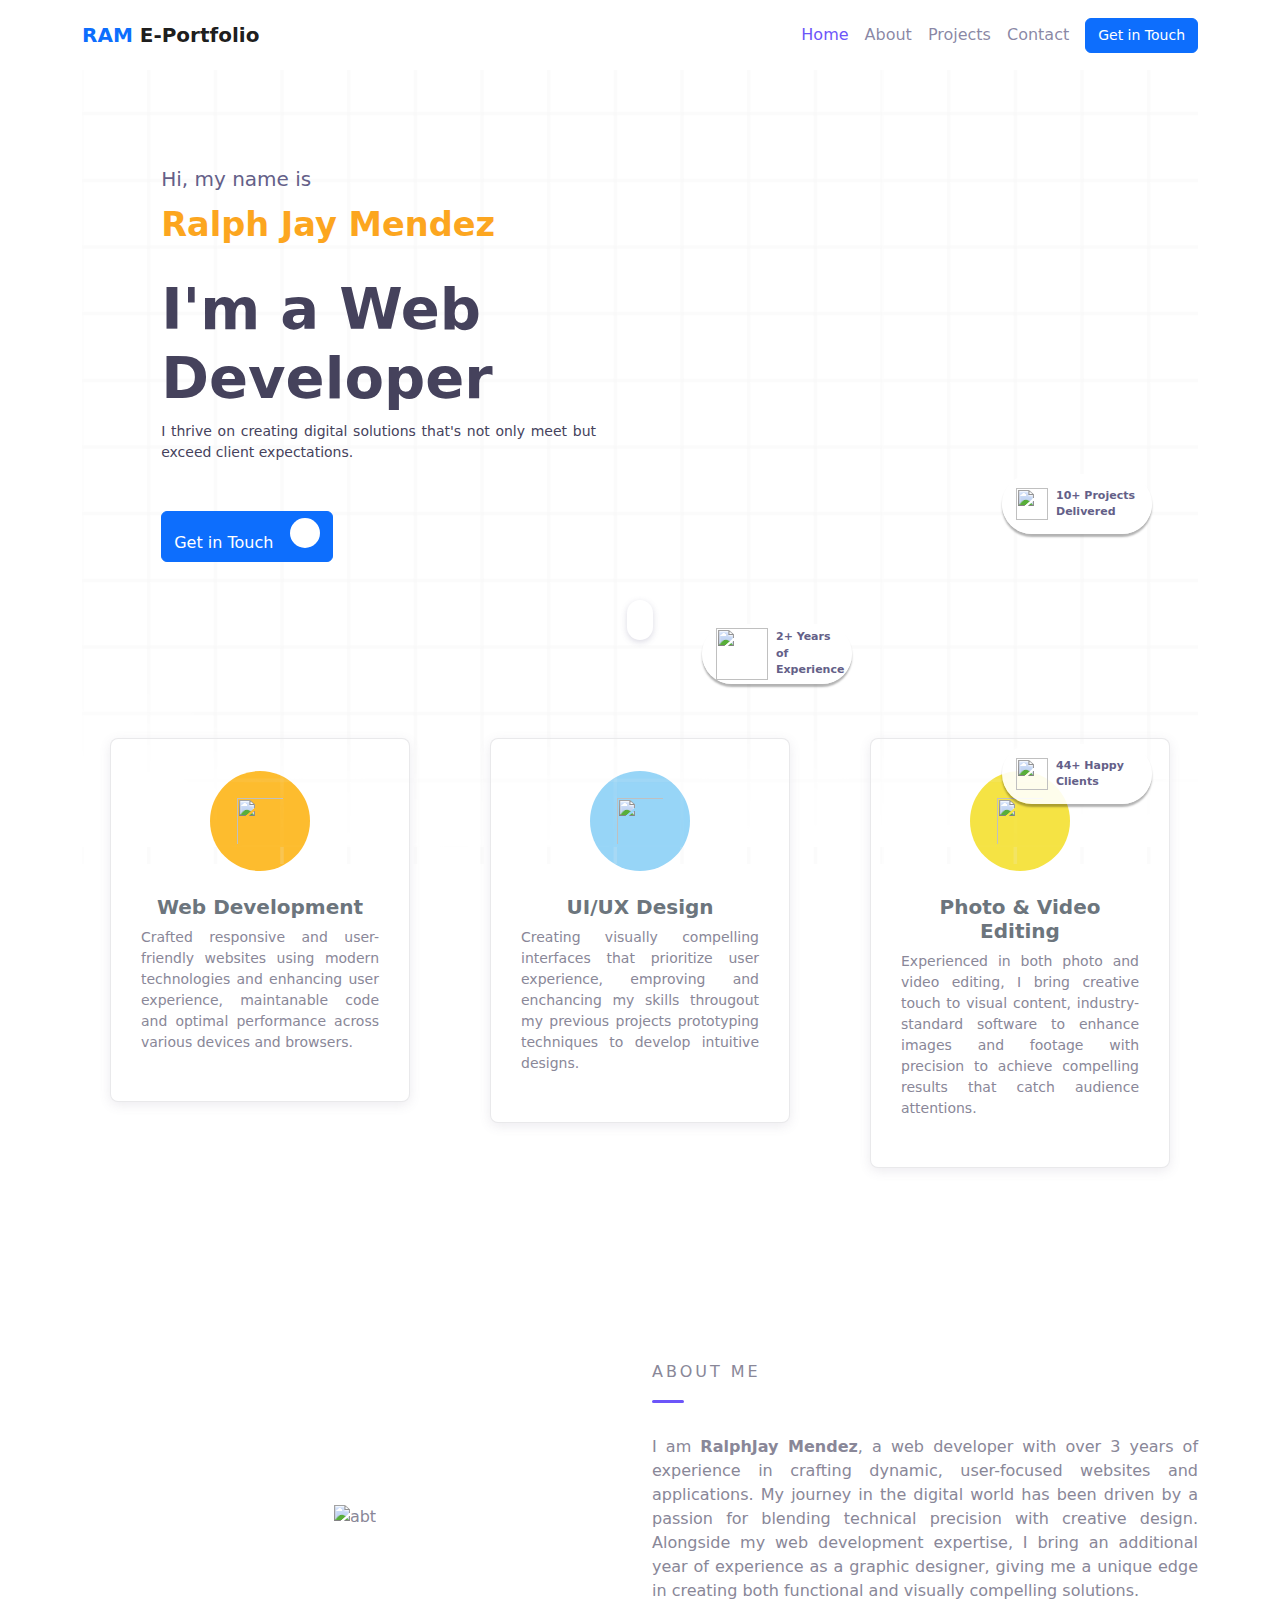
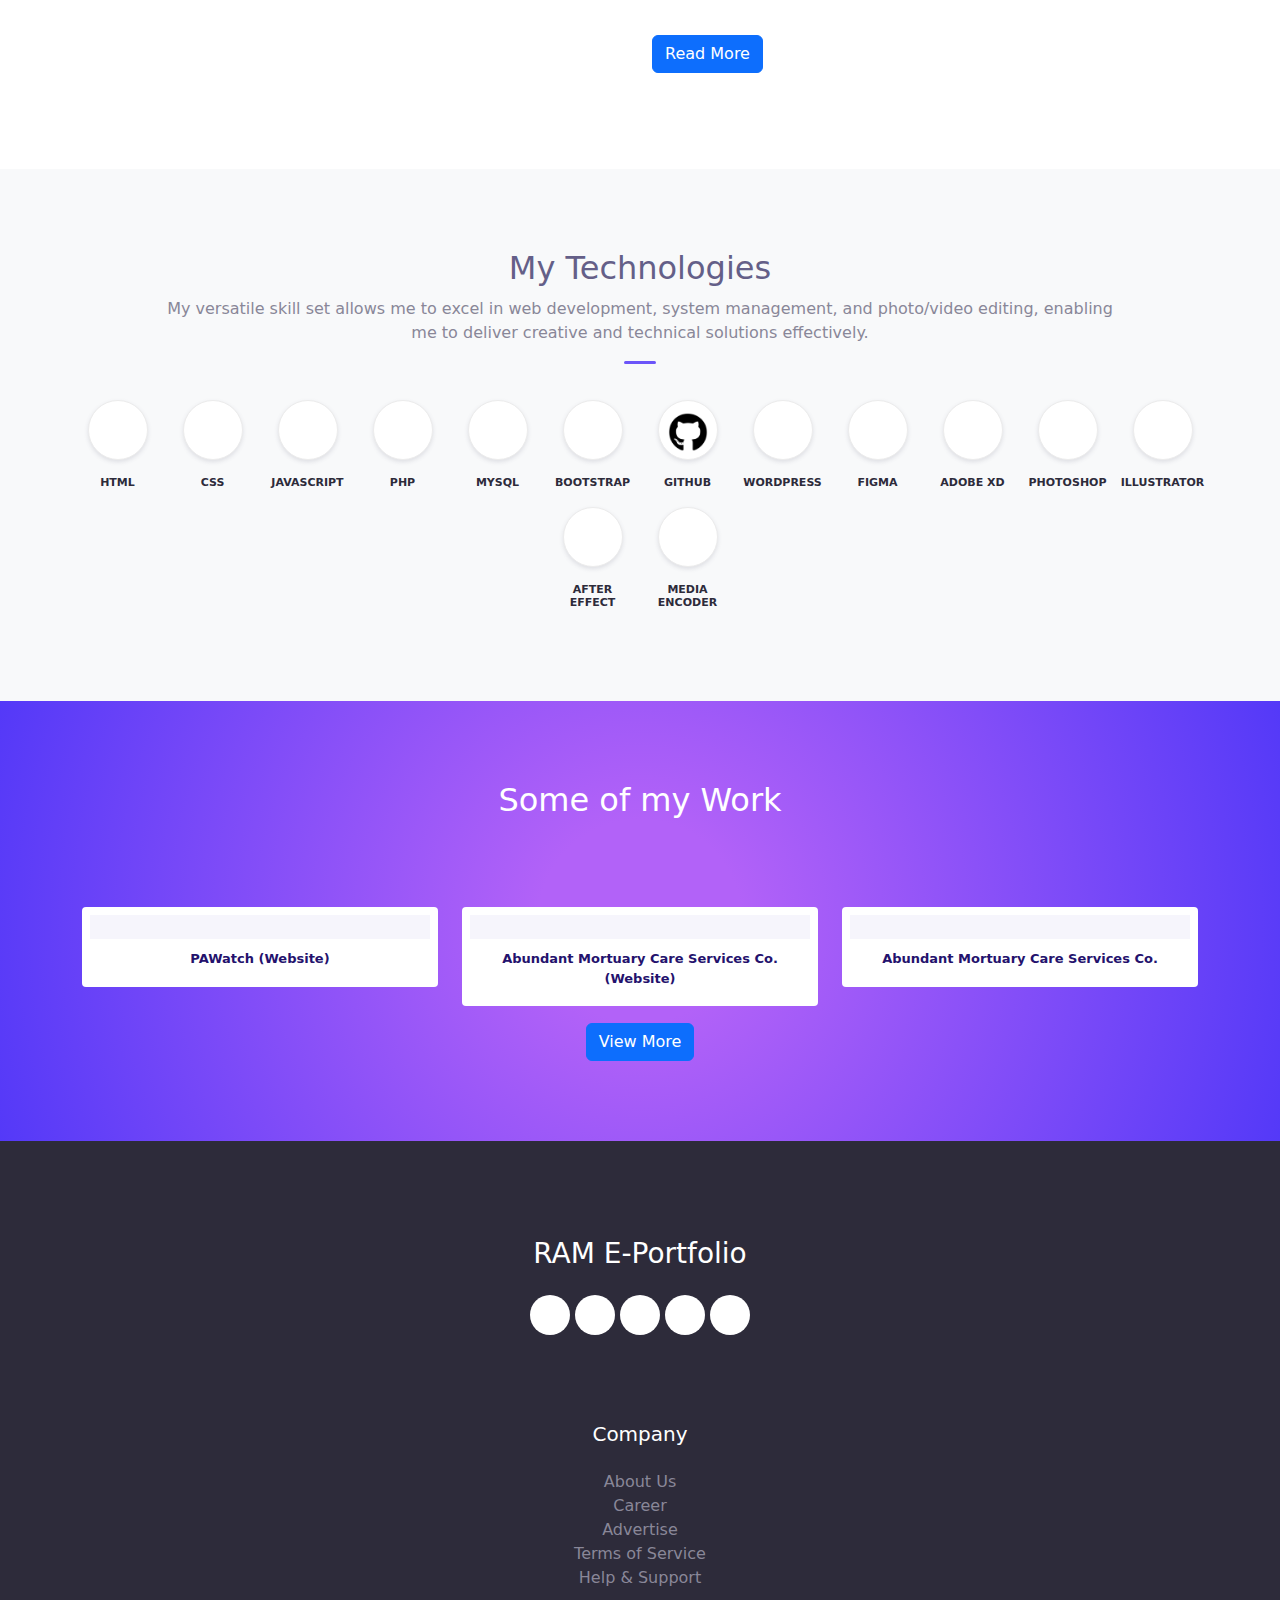
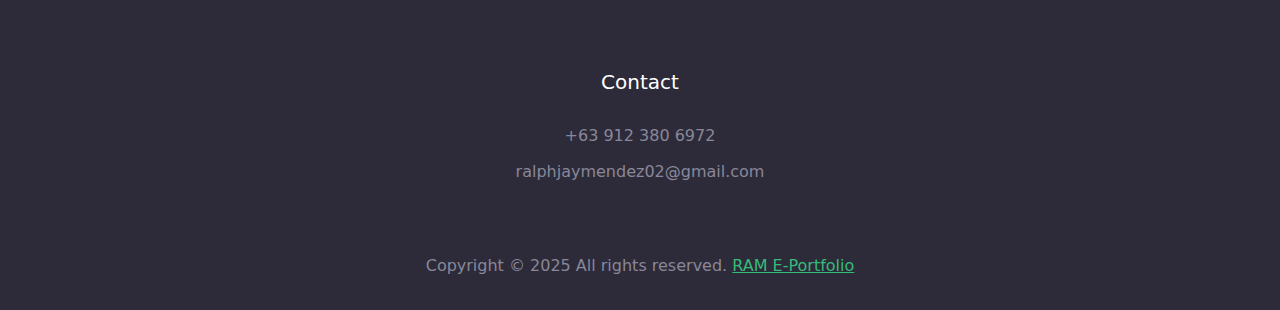
==== index.html @ cc4a961d "Update index.html" ====
<!DOCTYPE html>
<html lang="en">
  <head>
    <meta charset="UTF-8" />
    <meta name="viewport" content="width=device-width, initial-scale=1.0" />

    <meta http-equiv="X-UA-Compatible" content="ie=edge" />

    <title>RAM E-Portfolio</title>

    <link rel="stylesheet" href="./assets/css/maicons.css" />

    <link rel="stylesheet" href="./assets/css/bootstrap.css" />

    <link rel="stylesheet" href="./assets/vendor/animate/animate.css" />

    <link rel="stylesheet" href="./assets/css/theme.css" />
  </head>
  <body>
    <!-- Back to top button -->
    <div class="back-to-top"></div>

    <header>
      <nav
        class="navbar navbar-expand-lg navbar-light bg-white sticky"
        data-offset="500"
      >
        <div class="container">
          <a href="#" class="navbar-brand"
            ><span class="text-primary">RAM</span> E-Portfolio</a
          >

          <button
            class="navbar-toggler"
            data-toggle="collapse"
            data-target="#navbarContent"
            aria-controls="navbarContent"
            aria-expanded="false"
            aria-label="Toggle navigation"
          >
            <span class="navbar-toggler-icon"></span>
          </button>

          <div class="navbar-collapse collapse" id="navbarContent">
            <ul class="navbar-nav ml-auto">
              <li class="nav-item active">
                <a class="nav-link" href="./">Home</a>
              </li>
              <li class="nav-item">
                <a class="nav-link" href="about">About</a>
              </li>
              <li class="nav-item">
                <a class="nav-link" href="project">Projects</a>
              </li>
              <li class="nav-item">
                <a class="nav-link" href="contact">Contact</a>
              </li>
              <li class="nav-item">
                <a class="btn btn-primary ml-lg-2" href="#">Get in Touch</a>
              </li>
            </ul>
          </div>
        </div>
      </nav>

      <div class="container">
        <div class="page-banner home-banner">
          <div class="custom-element"></div>
          <div class="row align-items-center h-100">
            <div class="col-md-6 py-5 wow fadeInLeft">
              <div class="mb-4" data-v-96d36b7c>
                <span> Hi, my name is </span> <br />
                Ralph Jay Mendez <img src="./assets/img/hi.png" alt="" />
              </div>
              <h2>I'm a Web Developer</h2>
              <p
                class="text-lg text-grey mb-5 text-sub"
                style="
                  font-size: 14px !important;
                  text-align: justify;
                  padding: 0rem 2rem 0rem 0rem;
                "
              >
                I thrive on creating digital solutions that's not only meet but
                exceed client expectations.
              </p>
              <a href="#" class="btn btn-primary btn-split"
                >Get in Touch
                <div class="fab"><span class="mai-play"></span></div
              ></a>
            </div>
            <div class="col-md-6 py-5 wow zoomIn">
              <div class="levitate">
                <div class="uno">
                  <img src="./assets/img/sauce2.png" alt="" />
                  <span><b>2+</b> Years of <br />Experience</span>
                </div>
                <div class="dos">
                  <img src="./assets/img/project.png" alt="" />
                  <span><b>10+</b> Projects <br />Delivered</span>
                </div>
                <div class="tres">
                  <img src="./assets/img/hearty.png" alt="" />
                  <span><b>44+</b> Happy <br />Clients</span>
                </div>
              </div>
              <div class="img-fluid text-center">
                <img
                  src="./assets/img/hero2.png"
                  alt=""
                  style="
                    width: 430px;
                    mask-image: radial-gradient(
                      circle,
                      rgba(0, 0, 0, 1) 60%,
                      rgba(0, 0, 0, 0) 100%
                    );
                    -webkit-mask-image: radial-gradient(
                      circle,
                      rgba(0, 0, 0, 1) 60%,
                      rgba(0, 0, 0, 0) 100%
                    );
                  "
                />
              </div>
            </div>
          </div>
          <a href="#about" class="btn-scroll" data-role="smoothscroll"
            ><span class="mai-arrow-down"></span
          ></a>
        </div>
      </div>
    </header>

    <div class="page-section">
      <div class="container">
        <div class="row">
          <div class="col-lg-4">
            <div class="card-service wow fadeInUp">
              <div class="header">
                <img src="./assets/img/coding.png" class="coding" />
              </div>

              <div class="body">
                <h5 class="text-secondary">Web Development</h5>
                <p>
                  Crafted responsive and user-friendly websites using modern
                  technologies and enhancing user experience, maintanable code
                  and optimal performance across various devices and browsers.
                </p>
              </div>
            </div>
          </div>
          <div class="col-lg-4">
            <div class="card-service wow fadeInUp">
              <div class="header">
                <img src="./assets/img/creative.png" class="creative" />
              </div>
              <div class="body">
                <h5 class="text-secondary">UI/UX Design</h5>
                <p>
                  Creating visually compelling interfaces that prioritize user
                  experience, emproving and enchancing my skills througout my
                  previous projects prototyping techniques to develop intuitive
                  designs.
                </p>
              </div>
            </div>
          </div>
          <div class="col-lg-4">
            <div class="card-service wow fadeInUp">
              <div class="header">
                <img src="./assets/img/photvid.png" class="photvid" />
              </div>
              <div class="body">
                <h5 class="text-secondary">Photo & Video Editing</h5>
                <p>
                  Experienced in both photo and video editing, I bring creative
                  touch to visual content, industry-standard software to enhance
                  images and footage with precision to achieve compelling
                  results that catch audience attentions.
                </p>
              </div>
            </div>
          </div>
        </div>
        <div class="custom-element-1"></div>
        <div class="custom-element-2"></div>
        <div class="custom-element-3"></div>
        <div class="custom-element-4"></div>
      </div>
      <!-- .container -->
    </div>
    <!-- .page-section -->

    <div class="page-section" id="about">
      <div class="container abt">
        <div class="custom-element-abt"></div>
        <div class="custom-element-abt1"></div>
        <div class="row align-items-center">
          <div class="col-lg-6 py-3 wow fadeInRight">
            <div class="img-fluid py-3 text-center">
              <img
                src="./assets/img/herodos.png"
                alt="abt"
                class="abt-hero"
                style="width: 430px"
              />
            </div>
          </div>
          <div class="col-lg-6 py-3 wow fadeInUp">
            <span class="subhead">About Me</span>
            <div class="divider"></div>
            <p>
              I am <strong>RalphJay Mendez</strong>, a web developer with over 3
              years of experience in crafting dynamic, user-focused websites and
              applications. My journey in the digital world has been driven by a
              passion for blending technical precision with creative design.
              Alongside my web development expertise, I bring an additional year
              of experience as a graphic designer, giving me a unique edge in
              creating both functional and visually compelling solutions.
            </p>

            <a href="about" class="btn btn-primary mt-3">Read More</a>
          </div>
        </div>
      </div>
      <!-- .container -->
    </div>
    <!-- .page-section -->

    <div class="page-section bg-light">
      <div class="container skl">
        <div class="text-center wow fadeInUp">
          <h2 class="title-section">My Technologies</h2>
          <p class="abt-p" style="text-align: center; margin: 10px auto 0">
            My versatile skill set allows me to excel in web development, system
            management, and photo/video editing, enabling me to deliver creative
            and technical solutions effectively.
          </p>
          <div class="divider mx-auto"></div>
        </div>
        <div class="row justify-content-center text-center">
          <div class="col-lg-1 col-md-2 col-sm-4 col-4 px-1 py-1 wow zoomIn">
            <div class="features">
              <div class="header mb-3">
                <img src="./assets/img/html.png" alt="" />
              </div>
              <h5>HTML</h5>
            </div>
          </div>
          <div class="col-lg-1 col-md-2 col-sm-4 col-4 px-1 py-1 wow zoomIn">
            <div class="features">
              <div class="header mb-3">
                <img src="./assets/img/css.png" alt="" />
              </div>
              <h5>CSS</h5>
            </div>
          </div>
          <div class="col-lg-1 col-md-2 col-sm-4 col-4 px-1 py-1 wow zoomIn">
            <div class="features">
              <div class="header mb-3">
                <img src="./assets/img/javascript.png" alt="" />
              </div>
              <h5>JAVASCRIPT</h5>
            </div>
          </div>
          <div class="col-lg-1 col-md-2 col-sm-4 col-4 px-1 py-1 wow zoomIn">
            <div class="features">
              <div class="header mb-3">
                <img src="./assets/img/php.png" alt="" />
              </div>
              <h5>PHP</h5>
            </div>
          </div>
          <div class="col-lg-1 col-md-2 col-sm-4 col-4 px-1 py-1 wow zoomIn">
            <div class="features">
              <div class="header mb-3">
                <img src="./assets/img/mysql.png" alt="" />
              </div>
              <h5>MYSQL</h5>
            </div>
          </div>
          <div class="col-lg-1 col-md-2 col-sm-4 col-4 px-1 py-1 wow zoomIn">
            <div class="features">
              <div class="header mb-3">
                <img src="./assets/img/bootstrap.png" alt="" />
              </div>
              <h5>BOOTSTRAP</h5>
            </div>
          </div>
          <div class="col-lg-1 col-md-2 col-sm-4 col-4 px-1 py-1 wow zoomIn">
            <div class="features">
              <div class="header mb-3">
                <img src="./assets/img/github.png" alt="" />
              </div>
              <h5>GITHUB</h5>
            </div>
          </div>
          <div class="col-lg-1 col-md-2 col-sm-4 col-4 px-1 py-1 wow zoomIn">
            <div class="features">
              <div class="header mb-3">
                <img src="./assets/img/wordpress.png" alt="" />
              </div>
              <h5>WORDPRESS</h5>
            </div>
          </div>
          <div class="col-lg-1 col-md-2 col-sm-4 col-4 px-1 py-1 wow zoomIn">
            <div class="features">
              <div class="header mb-3">
                <img src="./assets/img/figma.png" alt="" />
              </div>
              <h5>FIGMA</h5>
            </div>
          </div>
          <div class="col-lg-1 col-md-2 col-sm-4 col-4 px-1 py-1 wow zoomIn">
            <div class="features">
              <div class="header mb-3">
                <img src="./assets/img/xd.png" alt="" />
              </div>
              <h5>ADOBE XD</h5>
            </div>
          </div>
          <div class="col-lg-1 col-md-2 col-sm-4 col-4 px-1 py-1 wow zoomIn">
            <div class="features">
              <div class="header mb-3">
                <img src="./assets/img/photoshop.png" alt="" />
              </div>
              <h5>PHOTOSHOP</h5>
            </div>
          </div>
          <div class="col-lg-1 col-md-2 col-sm-4 col-4 px-1 py-1 wow zoomIn">
            <div class="features">
              <div class="header mb-3">
                <img src="./assets/img/illustrator.png" alt="" />
              </div>
              <h5>ILLUSTRATOR</h5>
            </div>
          </div>
          <div class="col-lg-1 col-md-2 col-sm-4 col-4 px-1 py-1 wow zoomIn">
            <div class="features">
              <div class="header mb-3">
                <img src="./assets/img/Aftereffect.png" alt="" />
              </div>
              <h5>AFTER EFFECT</h5>
            </div>
          </div>
          <div class="col-lg-1 col-md-2 col-sm-4 col-4 px-1 py-1 wow zoomIn">
            <div class="features">
              <div class="header mb-3">
                <img src="./assets/img/MediaEnc.png" alt="" />
              </div>
              <h5>MEDIA ENCODER</h5>
            </div>
          </div>
        </div>
        <div class="custom-element-skl"></div>
      </div>
      <!-- .container -->
    </div>
    <!-- .page-section -->

    <div class="page-section banner-seo-check">
      <div
        class="wrap bg-image-proj"
        style="background-image: url(./assets/img/bg_pattern.svg)"
      >
        <div class="container text-center">
          <div class="row justify-content-center wow fadeInUp">
            <div class="col-lg-8">
              <h2 class="mb-4">Some of my Work</h2>
            </div>
          </div>
          <div class="row mt-5">
            <div class="col-lg-4 py-3 wow fadeInUp">
              <div class="card-blog">
                <div class="header">
                  <div class="post-thumb">
                    <img
                      src="./assets/img/PAWatch/DashboardU.png"
                      alt=""
                      class="modal-img"
                    />
                  </div>
                </div>
                <div class="body">
                  <div class="post-date">
                    <strong>PAWatch (Website)</strong>
                  </div>
                </div>
              </div>
            </div>

            <div class="col-lg-4 py-3 wow fadeInUp">
              <div class="card-blog">
                <div class="header">
                  <div class="post-thumb">
                    <img src="./assets/img/AMCS.png" alt="" class="modal-img" />
                  </div>
                </div>
                <div class="body">
                  <div class="post-date">
                    <strong
                      >Abundant Mortuary Care Services Co. (Website)</strong
                    >
                  </div>
                </div>
              </div>
            </div>

            <div class="col-lg-4 py-3 wow fadeInUp">
              <div class="card-blog">
                <div class="header">
                  <div class="post-thumb">
                    <img
                      src="./assets/img/AMCSsyst/Login1.png"
                      alt=""
                      class="modal-img"
                    />
                  </div>
                </div>
                <div class="body">
                  <div class="post-date">
                    <strong>Abundant Mortuary Care Services Co.</strong>
                  </div>
                </div>
              </div>
            </div>

            <!-- Modal Structure with Carousel -->
            <div id="imageModal" class="modal">
              <span class="close">&times;</span>
              <div
                id="carouselExample"
                class="carousel slide"
                data-bs-ride="carousel"
              >
                <div class="carousel-inner" id="carouselImages">
                  <!-- Carousel items are pre-mapped and inserted here -->
                </div>
                <button
                  class="carousel-control-prev"
                  type="button"
                  data-bs-target="#carouselExample"
                  data-bs-slide="prev"
                >
                  <span
                    class="carousel-control-prev-icon"
                    aria-hidden="true"
                  ></span>
                  <span class="visually-hidden">Previous</span>
                </button>
                <button
                  class="carousel-control-next"
                  type="button"
                  data-bs-target="#carouselExample"
                  data-bs-slide="next"
                >
                  <span
                    class="carousel-control-next-icon"
                    aria-hidden="true"
                  ></span>
                  <span class="visually-hidden">Next</span>
                </button>
              </div>
              <div id="caption"></div>
            </div>

            <!-- Related Images Mapping in HTML -->
            <div id="relatedImages" style="display: none">
              <div data-index="0">
                <img src="./assets/img/PAWatch/DashboardU1.PNG" alt="" />
                <img src="./assets/img/PAWatch/ContributeU.PNG" alt="" />
                <img src="./assets/img/PAWatch/ContributeU1.PNG" alt="" />
                <img src="./assets/img/PAWatch/SurrDogU.PNG" alt="" />
                <img src="./assets/img/PAWatch/QuestionsU.PNG" alt="" />
                <img src="./assets/img/PAWatch/SelectionU.PNG" alt="" />
                <img src="./assets/img/PAWatch/DogDetailsU.PNG" alt="" />
                <img src="./assets/img/PAWatch/ApplicationDogU.PNG" alt="" />
                <img src="./assets/img/PAWatch/AfterAppU.PNG" alt="" />
                <img src="./assets/img/PAWatch/SetDateU.PNG" alt="" />
                <img src="./assets/img/PAWatch/FinishU.PNG" alt="" />
                <img src="./assets/img/PAWatch/HistoryU.PNG" alt="" />
                <img src="./assets/img/PAWatch/homepage.png" alt="" />
                <img src="./assets/img/PAWatch/LoginU.PNG" alt="" />
                <img src="./assets/img/PAWatch/RegisterU.PNG" alt="" />
                <img src="./assets/img/PAWatch/GLoginU.PNG" alt="" />
              </div>
              <div data-index="1">
                <img src="./assets/img/Abundant/AmcsWeb1.png" alt="" />
                <img
                  src="./assets/img/Abundant/Application-for-Membership-Abundant-Mortuary-Care-Services.png"
                  alt=""
                />
              </div>
            </div>

            <script>
              // Get the modal
              var modal = document.getElementById("imageModal");

              // Get all the images
              var images = document.getElementsByClassName("modal-img");
              var carouselImages = document.getElementById("carouselImages");
              var relatedImagesContainer =
                document.getElementById("relatedImages").children;
              var captionText = document.getElementById("caption");

              // Add event listeners to images
              for (var i = 0; i < images.length; i++) {
                images[i].setAttribute("data-index", i); // Assign a unique index to each image
                images[i].onclick = function () {
                  var clickedIndex = this.getAttribute("data-index");

                  // Populate the carousel with the clicked image and its related images
                  carouselImages.innerHTML = "";

                  // Add the clicked image as the first active carousel item
                  var firstDiv = document.createElement("div");
                  firstDiv.className = "carousel-item active";
                  var firstImg = document.createElement("img");
                  firstImg.src = this.src;
                  firstImg.className = "d-block w-100 img-fluid";
                  firstDiv.appendChild(firstImg);
                  carouselImages.appendChild(firstDiv);

                  // Find and add related images from the HTML mapping
                  var relatedGroup = relatedImagesContainer[clickedIndex];
                  if (relatedGroup) {
                    var relatedImgs = relatedGroup.getElementsByTagName("img");
                    for (var j = 0; j < relatedImgs.length; j++) {
                      var div = document.createElement("div");
                      div.className = "carousel-item";
                      var img = document.createElement("img");
                      img.src = relatedImgs[j].src;
                      img.className = "d-block w-100 img-fluid";
                      div.appendChild(img);
                      carouselImages.appendChild(div);
                    }
                  }

                  // Show the modal
                  modal.style.display = "block";
                  captionText.innerHTML = this.alt;

                  // Disable scrolling on the body
                  document.body.classList.add("no-scroll");
                };
              }

              // Get the close button
              var closeBtn = document.getElementsByClassName("close")[0];

              // Close modal and enable scrolling
              closeBtn.onclick = function () {
                modal.style.display = "none";

                // Re-enable scrolling on the body
                document.body.classList.remove("no-scroll");
              };

              // Close modal if clicking outside of content
              window.onclick = function (event) {
                if (event.target == modal) {
                  modal.style.display = "none";

                  // Re-enable scrolling on the body
                  document.body.classList.remove("no-scroll");
                }
              };
            </script>

            <!-- Include Bootstrap CSS and JS -->
            <link
              href="https://cdn.jsdelivr.net/npm/bootstrap@5.3.0-alpha1/dist/css/bootstrap.min.css"
              rel="stylesheet"
            />
            <script src="https://cdn.jsdelivr.net/npm/bootstrap@5.3.0-alpha1/dist/js/bootstrap.bundle.min.js"></script>

            <div class="col-12 text-center wow fadeInUp">
              <a href="project" class="btn btn-primary">View More</a>
            </div>
          </div>
        </div>
        <!-- .container -->
      </div>
      <!-- .wrap -->
    </div>

    <footer
      class="page-footer bg-image"
      style="background-image: url(./assets/img/world_pattern.svg)"
    >
      <div class="container">
        <div class="row justify-content-center text-center mb-5">
          <div class="col-lg-12 py-3">
            <h3>RAM E-Portfolio</h3>
            <div class="social-media-button">
              <a href="#"><span class="mai-logo-facebook-f"></span></a>
              <a href="#"><span class="mai-logo-twitter"></span></a>
              <a href="#"><span class="mai-logo-google-plus-g"></span></a>
              <a href="#"><span class="mai-logo-instagram"></span></a>
              <a href="#"><span class="mai-logo-youtube"></span></a>
            </div>
          </div>
        </div>

        <div class="row justify-content-center text-center mb-5">
          <div class="col-lg-12 py-3">
            <h5>Company</h5>
            <ul class="footer-menu">
              <li><a href="#">About Us</a></li>
              <li><a href="#">Career</a></li>
              <li><a href="#">Advertise</a></li>
              <li><a href="#">Terms of Service</a></li>
              <li><a href="#">Help & Support</a></li>
            </ul>
          </div>
        </div>

        <div class="row justify-content-center text-center mb-5">
          <div class="col-lg-3 py-3">
            <h5>Contact</h5>
            <a href="#" class="footer-link">+63 912 380 6972</a><br />
            <a href="#" class="footer-link">ralphjaymendez02@gmail.com</a>
          </div>
        </div>

        <p class="text-center" id="copyright">
          Copyright &copy; 2025 All rights reserved.
          <a
            href="https://rajmendz02.github.io/ram-eportfolio.github.io/"
            target="_blank"
            >RAM E-Portfolio</a
          >
        </p>
      </div>
    </footer>

    <script src="./assets/js/jquery-3.5.1.min.js"></script>

    <script src="./assets/js/bootstrap.bundle.min.js"></script>

    <script src="./assets/js/google-maps.js"></script>

    <script src="./assets/vendor/wow/wow.min.js"></script>

    <script src="./assets/js/theme.js"></script>
  </body>
</html>
---- assets/css/theme.css ----
/*
  Template Name: One-health
  Template URI: https://macodeid.com/projects/one-health
  Copyright: MACode ID, https://macodeid.com/
  License: Creative Commons 4.0
  License URI: https://creativecommons.org/licenses/by/4.0/
  Version: 1.0
 */

:root {
  --primary: #6c55f9;
  --accent: #ff3d85;
  --secondary: #645f88;
  --success: #35bb78;
  --info: #05b4e1;
  --warning: #fac14d;
  --danger: #ff4943;
  --grey: #b4b2c5;
  --dark: #2d2b3a;
  --light: #f6f5fc;
}

body {
  font-family: "Work Sans", sans-serif;
  line-height: 1.5;
  color: #2d2b3a;
}

a {
  color: #6c55f9;
  text-decoration: none;
  background-color: transparent;
}

a:hover {
  color: #5641df;
  text-decoration: underline;
}

.text-xs {
  font-size: 12px !important;
}

.text-sm {
  font-size: 14px !important;
}

.text-md {
  font-size: 1rem !important;
}

.text-lg {
  font-size: 18px !important;
}

.text-xl {
  font-size: 20px !important;
}

/* Color systems */
.bg-primary {
  background-color: #6c55f9 !important;
}

a.bg-primary:hover,
a.bg-primary:focus {
  background-color: #5d47eb !important;
}

.bg-accent {
  background-color: #ff3d85 !important;
}

a.bg-accent:hover,
a.bg-accent:focus {
  background-color: #e93577 !important;
}

.bg-secondary {
  background-color: #645f88 !important;
}

a.bg-secondary:hover,
a.bg-secondary:focus {
  background-color: #59547c !important;
}

.bg-success {
  background-color: #35bb78 !important;
}

a.bg-success:hover,
a.bg-success:focus {
  background-color: #28a868 !important;
}

.bg-info {
  background-color: #05b4e1 !important;
}

a.bg-info:hover,
a.bg-info:focus {
  background-color: #07a2c8 !important;
}

.bg-warning {
  background-color: #fac14d !important;
}

a.bg-warning:hover,
a.bg-warning:focus {
  background-color: #ebb039 !important;
}

.bg-danger {
  background-color: #ff4943 !important;
}

a.bg-danger:hover,
a.bg-danger:focus {
  background-color: #e73832 !important;
}

.bg-grey {
  background-color: #8e8aad !important;
}

a.bg-grey:hover,
a.bg-grey:focus {
  background-color: #7d7a99 !important;
}

.bg-light {
  background-color: #f6f5fc !important;
}

a.bg-light:hover,
a.bg-light:focus {
  background-color: #edecf5 !important;
}

.bg-dark {
  background-color: #2d2b3a !important;
}

a.bg-dark:hover,
a.bg-dark:focus {
  background-color: #1d1b25 !important;
}

.text-primary {
  color: #6c55f9 !important;
}

a.text-primary:hover,
a.text-primary:focus {
  color: #5d47eb !important;
}

.text-accent {
  color: #ff3d85 !important;
}

a.text-accent:hover,
a.text-accent:focus {
  color: #e93577 !important;
}

.text-secondary {
  color: #645f88 !important;
  font-weight: 600;
}

a.text-secondary:hover,
a.text-secondary:focus {
  color: #59547c !important;
}

.text-success {
  color: #35bb78 !important;
}

a.text-success:hover,
a.text-success:focus {
  color: #28a868 !important;
}

.text-info {
  color: #05b4e1 !important;
}

a.text-info:hover,
a.text-info:focus {
  color: #07a2c8 !important;
}

.text-warning {
  color: #fac14d !important;
}

a.text-warning:hover,
a.text-warning:focus {
  color: #ebb039 !important;
}

.text-danger {
  color: #ff4943 !important;
}

a.text-danger:hover,
a.text-danger:focus {
  color: #e73832 !important;
}

.text-grey {
  color: #45425c !important;
}

a.text-grey:hover,
a.text-grey:focus {
  color: #7d7a99 !important;
}

.text-light {
  color: #f6f5fc !important;
}

a.text-light:hover,
a.text-light:focus {
  color: #edecf5 !important;
}

.text-dark {
  color: #2d2b3a !important;
}

a.text-dark:hover,
a.text-dark:focus {
  color: #1d1b25 !important;
}

.text-body {
  color: #3f3d4d !important;
}

.border-primary {
  border-color: #6c55f9 !important;
}

.border-accent {
  border-color: #ff3d85 !important;
}

.border-secondary {
  border-color: #645f88 !important;
}

.border-success {
  border-color: #35bb78 !important;
}

.border-info {
  border-color: #05b4e1 !important;
}

.border-warning {
  border-color: #fac14d !important;
}

.border-danger {
  border-color: #ff4943 !important;
}

.border-grey {
  border-color: #b4b2c5 !important;
}

.border-light {
  border-color: #f6f5fc !important;
}

.border-dark {
  border-color: #2d2b3a !important;
}

/* Social Color */
.bg-facebook,
.bg-hover-facebook:hover,
.bg-focus-facebook:focus {
  background-color: #3b5999 !important;
}

.bg-twitter,
.bg-hover-twitter:hover,
.bg-focus-twitter:focus {
  background-color: #1da1f2 !important;
}

.bg-google-plus,
.bg-hover-google-plus:hover,
.bg-focus-google-plus:focus {
  background-color: #db4437 !important;
}

.bg-youtube,
.bg-hover-youtube:hover,
.bg-focus-youtube:focus {
  background-color: #cd201f !important;
}

.bg-dribbble,
.bg-hover-dribbble:hover,
.bg-focus-dribbble:focus {
  background-color: #ea4c89 !important;
}

.bg-pinterest,
.bg-hover-pinterest:hover,
.bg-focus-pinterest:focus {
  background-color: #bd081c !important;
}

.bg-slack,
.bg-hover-slack:hover,
.bg-focus-slack:focus {
  background-color: #3aaf85 !important;
}

.bg-linkedin,
.bg-hover-linkedin:hover,
.bg-focus-linkedin:focus {
  background-color: #0077b5 !important;
}

.fg-facebook,
.fg-hover-facebook:hover,
.fg-focus-facebook:focus {
  color: #3b5999 !important;
}

.fg-twitter,
.fg-hover-twitter:hover,
.fg-focus-twitter:focus {
  color: #1da1f2 !important;
}

.fg-google-plus,
.fg-hover-google-plus:hover,
.fg-focus-google-plus:focus {
  color: #db4437 !important;
}

.fg-youtube,
.fg-hover-youtube:hover,
.fg-focus-youtube:focus {
  color: #cd201f !important;
}

.fg-dribbble,
.fg-hover-dribbble:hover,
.fg-focus-dribbble:focus {
  color: #ea4c89 !important;
}

.fg-pinterest,
.fg-hover-pinterest:hover,
.fg-focus-pinterest:focus {
  color: #bd081c !important;
}

.fg-slack,
.fg-hover-slack:hover,
.fg-focus-slack:focus {
  color: #3aaf85 !important;
}

.fg-linkedin,
.fg-hover-linkedin:hover,
.fg-focus-linkedin:focus {
  color: #0077b5 !important;
}

.btn.social-facebook {
  background-color: #3b5999;
  color: #fff;
}

.btn.social-facebook:hover,
.btn.social-facebook:focus {
  background-color: #314e8f;
  color: #fff;
}

.btn.social-twitter {
  background-color: #1da1f2;
  color: #fff;
}

.btn.social-twitter:hover,
.btn.social-twitter:focus {
  background-color: #0d92e4;
  color: #fff;
}

.btn.social-linkedin {
  background-color: #0077b5;
  color: #fff;
}

.btn.social-linkedin:hover,
.btn.social-linkedin:focus {
  background-color: #02659b;
  color: #fff;
}

.btn.google-plus {
  background-color: #db4437;
  color: #fff;
}

.btn.google-plus:hover,
.btn.google-plus:focus {
  background-color: #ca3224;
  color: #fff;
}

/* Buttons */
.btn-primary {
  color: #fff;
  background-color: #6c55f9;
  border-color: transparent;
}

.btn-primary.disabled,
.btn-primary:disabled {
  color: #fff;
  background-color: #5d47eb;
  border-color: transparent;
}

.btn-primary:not(:disabled):not(.disabled):active,
.btn-primary:not(:disabled):not(.disabled).active,
.show > .btn-primary.dropdown-toggle {
  color: #fff;
  background-color: #6c55f9;
  border-color: #5d47eb;
}

.btn-primary:not(:disabled):not(.disabled):active:focus,
.btn-primary:not(:disabled):not(.disabled).active:focus,
.show > .btn-primary.dropdown-toggle:focus {
  box-shadow: none;
}

.btn-accent {
  color: #fff;
  background-color: #ff3d85;
  border-color: transparent;
}

.btn-accent.disabled,
.btn-accent:disabled {
  color: #fff;
  background-color: #e93577;
  border-color: transparent;
}

.btn-accent:not(:disabled):not(.disabled):active,
.btn-accent:not(:disabled):not(.disabled).active,
.show > .btn-accent.dropdown-toggle {
  color: #fff;
  background-color: #ff3d85;
  border-color: #e93577;
}

.btn-accent:not(:disabled):not(.disabled):active:focus,
.btn-accent:not(:disabled):not(.disabled).active:focus,
.show > .btn-accent.dropdown-toggle:focus {
  box-shadow: none;
}

.btn-secondary {
  color: #fff;
  background-color: #645f88;
  border-color: transparent;
}

.btn-secondary.disabled,
.btn-secondary:disabled {
  color: #fff;
  background-color: #59547c;
  border-color: transparent;
}

.btn-secondary:not(:disabled):not(.disabled):active,
.btn-secondary:not(:disabled):not(.disabled).active,
.show > .btn-secondary.dropdown-toggle {
  color: #fff;
  background-color: #645f88;
  border-color: #59547c;
}

.btn-secondary:not(:disabled):not(.disabled):active:focus,
.btn-secondary:not(:disabled):not(.disabled).active:focus,
.show > .btn-secondary.dropdown-toggle:focus {
  box-shadow: none;
}

.btn-success {
  color: #fff;
  background-color: #35bb78;
  border-color: transparent;
}

.btn-success.disabled,
.btn-success:disabled {
  color: #fff;
  background-color: #28a868;
  border-color: transparent;
}

.btn-success:not(:disabled):not(.disabled):active,
.btn-success:not(:disabled):not(.disabled).active,
.show > .btn-success.dropdown-toggle {
  color: #fff;
  background-color: #35bb78;
  border-color: #28a868;
}

.btn-success:not(:disabled):not(.disabled):active:focus,
.btn-success:not(:disabled):not(.disabled).active:focus,
.show > .btn-success.dropdown-toggle:focus {
  box-shadow: none;
}

.btn-info {
  color: #fff;
  background-color: #05b4e1;
  border-color: transparent;
}

.btn-info.disabled,
.btn-info:disabled {
  color: #fff;
  background-color: #07a2c8;
  border-color: transparent;
}

.btn-info:not(:disabled):not(.disabled):active,
.btn-info:not(:disabled):not(.disabled).active,
.show > .btn-info.dropdown-toggle {
  color: #fff;
  background-color: #05b4e1;
  border-color: #07a2c8;
}

.btn-info:not(:disabled):not(.disabled):active:focus,
.btn-info:not(:disabled):not(.disabled).active:focus,
.show > .btn-info.dropdown-toggle:focus {
  box-shadow: none;
}

.btn-warning {
  color: #343531;
  background-color: #fac14d;
  border-color: transparent;
}

.btn-warning.disabled,
.btn-warning:disabled {
  color: #343531;
  background-color: #ebb039;
  border-color: transparent;
}

.btn-warning:not(:disabled):not(.disabled):active,
.btn-warning:not(:disabled):not(.disabled).active,
.show > .btn-warning.dropdown-toggle {
  color: #343531;
  background-color: #fac14d;
  border-color: #ebb039;
}

.btn-warning:not(:disabled):not(.disabled):active:focus,
.btn-warning:not(:disabled):not(.disabled).active:focus,
.show > .btn-warning.dropdown-toggle:focus {
  box-shadow: none;
}

.btn-danger {
  color: #fff;
  background-color: #ff4943;
  border-color: transparent;
}

.btn-danger.disabled,
.btn-danger:disabled {
  color: #fff;
  background-color: #e73832;
  border-color: transparent;
}

.btn-danger:not(:disabled):not(.disabled):active,
.btn-danger:not(:disabled):not(.disabled).active,
.show > .btn-danger.dropdown-toggle {
  color: #fff;
  background-color: #ff4943;
  border-color: #e73832;
}

.btn-danger:not(:disabled):not(.disabled):active:focus,
.btn-danger:not(:disabled):not(.disabled).active:focus,
.show > .btn-danger.dropdown-toggle:focus {
  box-shadow: none;
}

.btn-light {
  color: #8e8aad;
  background-color: #f5f9f6;
  border-color: transparent;
}

.btn-light:hover {
  color: #8e8aad;
  background-color: #f6f5fc;
  border-color: transparent;
}

.btn-light:focus,
.btn-light.focus {
  color: #8e8aad;
  background-color: #d5dfdc;
  border-color: transparent;
  box-shadow: none;
}

.btn-light.disabled,
.btn-light:disabled {
  color: #8e8aad;
  background-color: #d0ddd9;
  border-color: transparent;
}

.btn-light:not(:disabled):not(.disabled):active,
.btn-light:not(:disabled):not(.disabled).active,
.show > .btn-light.dropdown-toggle {
  color: #8e8aad;
  background-color: #f5f9f6;
  border-color: #d0ddd9;
}

.btn-light:not(:disabled):not(.disabled):active:focus,
.btn-light:not(:disabled):not(.disabled).active:focus,
.show > .btn-light.dropdown-toggle:focus {
  box-shadow: none;
}

.btn-dark {
  color: #fff;
  background-color: #2d2b3a;
  border-color: transparent;
}

.btn-dark.disabled,
.btn-dark:disabled {
  color: #fff;
  background-color: #1d1b25;
  border-color: transparent;
}

.btn-dark:not(:disabled):not(.disabled):active,
.btn-dark:not(:disabled):not(.disabled).active,
.show > .btn-dark.dropdown-toggle {
  color: #fff;
  background-color: #2d2b3a;
  border-color: #1d1b25;
}

.btn-dark:not(:disabled):not(.disabled):active:focus,
.btn-dark:not(:disabled):not(.disabled).active:focus,
.show > .btn-dark.dropdown-toggle:focus {
  box-shadow: none;
}

.btn-primary:hover,
.btn-accent:hover,
.btn-secondary:hover,
.btn-success:hover,
.btn-info:hover,
.btn-warning:hover,
.btn-danger:hover,
.btn-dark:hover {
  color: #fff;
  background-color: #645f88;
  border-color: transparent;
}

.btn-primary:focus,
.btn-primary.focus,
.btn-accent:focus,
.btn-accent.focus,
.btn-secondary:focus,
.btn-secondary.focus,
.btn-success:focus,
.btn-success.focus,
.btn-info:focus,
.btn-info.focus,
.btn-warning:focus,
.btn-warning.focus,
.btn-danger:focus,
.btn-danger.focus,
.btn-dark:focus,
.btn-dark.focus {
  color: #fff;
  background-color: #8e8aad;
  border-color: transparent;
  box-shadow: none;
}

.btn-outline-primary {
  color: #6c55f9;
  border-color: #6c55f9;
}

.btn-outline-primary:hover {
  color: #fff;
  background-color: #6c55f9;
  border-color: #6c55f9;
}

.btn-outline-primary:focus,
.btn-outline-primary.focus {
  box-shadow: none;
}

.btn-outline-primary.disabled,
.btn-outline-primary:disabled {
  color: #6c55f9;
  background-color: transparent;
}

.btn-outline-primary:not(:disabled):not(.disabled):active,
.btn-outline-primary:not(:disabled):not(.disabled).active,
.show > .btn-outline-primary.dropdown-toggle {
  color: #fff;
  background-color: #6c55f9;
  border-color: #6c55f9;
}

.btn-outline-primary:not(:disabled):not(.disabled):active:focus,
.btn-outline-primary:not(:disabled):not(.disabled).active:focus,
.show > .btn-outline-primary.dropdown-toggle:focus {
  box-shadow: none;
}

.btn-outline-accent {
  color: #ff3d85;
  border-color: #ff3d85;
}

.btn-outline-accent:hover {
  color: #fff;
  background-color: #ff3d85;
  border-color: #ff3d85;
}

.btn-outline-accent:focus,
.btn-outline-accent.focus {
  box-shadow: none;
}

.btn-outline-accent.disabled,
.btn-outline-accent:disabled {
  color: #ff3d85;
  background-color: transparent;
}

.btn-outline-accent:not(:disabled):not(.disabled):active,
.btn-outline-accent:not(:disabled):not(.disabled).active,
.show > .btn-outline-accent.dropdown-toggle {
  color: #fff;
  background-color: #ff3d85;
  border-color: #ff3d85;
}

.btn-outline-accent:not(:disabled):not(.disabled):active:focus,
.btn-outline-accent:not(:disabled):not(.disabled).active:focus,
.show > .btn-outline-accent.dropdown-toggle:focus {
  box-shadow: none;
}

.btn-outline-secondary {
  color: #645f88;
  border-color: #645f88;
}

.btn-outline-secondary:hover {
  color: #fff;
  background-color: #645f88;
  border-color: #645f88;
}

.btn-outline-secondary:focus,
.btn-outline-secondary.focus {
  box-shadow: none;
}

.btn-outline-secondary.disabled,
.btn-outline-secondary:disabled {
  color: #645f88;
  background-color: transparent;
}

.btn-outline-secondary:not(:disabled):not(.disabled):active,
.btn-outline-secondary:not(:disabled):not(.disabled).active,
.show > .btn-outline-secondary.dropdown-toggle {
  color: #fff;
  background-color: #645f88;
  border-color: #645f88;
}

.btn-outline-secondary:not(:disabled):not(.disabled):active:focus,
.btn-outline-secondary:not(:disabled):not(.disabled).active:focus,
.show > .btn-outline-secondary.dropdown-toggle:focus {
  box-shadow: none;
}

.btn-outline-success {
  color: #35bb78;
  border-color: #35bb78;
}

.btn-outline-success:hover {
  color: #fff;
  background-color: #35bb78;
  border-color: #35bb78;
}

.btn-outline-success:focus,
.btn-outline-success.focus {
  box-shadow: none;
}

.btn-outline-success.disabled,
.btn-outline-success:disabled {
  color: #35bb78;
  background-color: transparent;
}

.btn-outline-success:not(:disabled):not(.disabled):active,
.btn-outline-success:not(:disabled):not(.disabled).active,
.show > .btn-outline-success.dropdown-toggle {
  color: #fff;
  background-color: #35bb78;
  border-color: #35bb78;
}

.btn-outline-success:not(:disabled):not(.disabled):active:focus,
.btn-outline-success:not(:disabled):not(.disabled).active:focus,
.show > .btn-outline-success.dropdown-toggle:focus {
  box-shadow: none;
}

.btn-outline-info {
  color: #05b4e1;
  border-color: #05b4e1;
}

.btn-outline-info:hover {
  color: #fff;
  background-color: #05b4e1;
  border-color: #05b4e1;
}

.btn-outline-info:focus,
.btn-outline-info.focus {
  box-shadow: none;
}

.btn-outline-info.disabled,
.btn-outline-info:disabled {
  color: #05b4e1;
  background-color: transparent;
}

.btn-outline-info:not(:disabled):not(.disabled):active,
.btn-outline-info:not(:disabled):not(.disabled).active,
.show > .btn-outline-info.dropdown-toggle {
  color: #fff;
  background-color: #05b4e1;
  border-color: #05b4e1;
}

.btn-outline-info:not(:disabled):not(.disabled):active:focus,
.btn-outline-info:not(:disabled):not(.disabled).active:focus,
.show > .btn-outline-info.dropdown-toggle:focus {
  box-shadow: none;
}

.btn-outline-warning {
  color: #fac14d;
  border-color: #fac14d;
}

.btn-outline-warning:hover {
  color: #212529;
  background-color: #fac14d;
  border-color: #fac14d;
}

.btn-outline-warning:focus,
.btn-outline-warning.focus {
  box-shadow: none;
}

.btn-outline-warning.disabled,
.btn-outline-warning:disabled {
  color: #fac14d;
  background-color: transparent;
}

.btn-outline-warning:not(:disabled):not(.disabled):active,
.btn-outline-warning:not(:disabled):not(.disabled).active,
.show > .btn-outline-warning.dropdown-toggle {
  color: #212529;
  background-color: #fac14d;
  border-color: #fac14d;
}

.btn-outline-warning:not(:disabled):not(.disabled):active:focus,
.btn-outline-warning:not(:disabled):not(.disabled).active:focus,
.show > .btn-outline-warning.dropdown-toggle:focus {
  box-shadow: none;
}

.btn-outline-danger {
  color: #ff4943;
  border-color: #ff4943;
}

.btn-outline-danger:hover {
  color: #fff;
  background-color: #ff4943;
  border-color: #ff4943;
}

.btn-outline-danger:focus,
.btn-outline-danger.focus {
  box-shadow: none;
}

.btn-outline-danger.disabled,
.btn-outline-danger:disabled {
  color: #ff4943;
  background-color: transparent;
}

.btn-outline-danger:not(:disabled):not(.disabled):active,
.btn-outline-danger:not(:disabled):not(.disabled).active,
.show > .btn-outline-danger.dropdown-toggle {
  color: #fff;
  background-color: #ff4943;
  border-color: #ff4943;
}

.btn-outline-danger:not(:disabled):not(.disabled):active:focus,
.btn-outline-danger:not(:disabled):not(.disabled).active:focus,
.show > .btn-outline-danger.dropdown-toggle:focus {
  box-shadow: none;
}

.btn-outline-light {
  color: #f6f5fc;
  border-color: #f6f5fc;
}

.btn-outline-light:hover {
  color: #343531;
  background-color: #f6f5fc;
  border-color: #f6f5fc;
}

.btn-outline-light:focus,
.btn-outline-light.focus {
  box-shadow: none;
}

.btn-outline-light.disabled,
.btn-outline-light:disabled {
  color: #f6f5fc;
  background-color: transparent;
}

.btn-outline-light:not(:disabled):not(.disabled):active,
.btn-outline-light:not(:disabled):not(.disabled).active,
.show > .btn-outline-light.dropdown-toggle {
  color: #343531;
  background-color: #f6f5fc;
  border-color: #f6f5fc;
}

.btn-outline-light:not(:disabled):not(.disabled):active:focus,
.btn-outline-light:not(:disabled):not(.disabled).active:focus,
.show > .btn-outline-light.dropdown-toggle:focus {
  box-shadow: none;
}

.btn-outline-dark {
  color: #2d2b3a;
  border-color: #2d2b3a;
}

.btn-outline-dark:hover {
  color: #fff;
  background-color: #2d2b3a;
  border-color: #2d2b3a;
}

.btn-outline-dark:focus,
.btn-outline-dark.focus {
  box-shadow: none;
}

.btn-outline-dark.disabled,
.btn-outline-dark:disabled {
  color: #2d2b3a;
  background-color: transparent;
}

.btn-outline-dark:not(:disabled):not(.disabled):active,
.btn-outline-dark:not(:disabled):not(.disabled).active,
.show > .btn-outline-dark.dropdown-toggle {
  color: #fff;
  background-color: #2d2b3a;
  border-color: #2d2b3a;
}

.btn-outline-dark:not(:disabled):not(.disabled):active:focus,
.btn-outline-dark:not(:disabled):not(.disabled).active:focus,
.show > .btn-outline-dark.dropdown-toggle:focus {
  box-shadow: none;
}

.btn-link {
  font-weight: 400;
  color: #5d47eb;
  text-decoration: none;
}

.btn-link:hover {
  color: #5641df;
  text-decoration: underline;
}

.btn-link:focus,
.btn-link.focus {
  text-decoration: underline;
}

.btn-link:disabled,
.btn-link.disabled {
  color: #645f88;
  pointer-events: none;
}

.btn {
  padding: 8px 24px;
}

.breadcrumb {
  font-weight: 500;
  background-color: #f8f9fa;
}

.breadcrumb .breadcrumb-item.active {
  color: #8e8aad;
}

.breadcrumb .breadcrumb-item + .breadcrumb-item::before {
  color: #8e8aad;
}

.breadcrumb-dark .breadcrumb-item a {
  color: #6c55f9;
}

.breadcrumb-dark .breadcrumb-item a:hover {
  color: #6c55f9;
  text-decoration: none;
}

.breadcrumb-dark .breadcrumb-item + .breadcrumb-item::before {
  display: inline-block;
  padding-right: 0.5rem;
  color: rgba(255, 255, 255, 0.8);
  content: "/";
}

.breadcrumb-dark .breadcrumb-item.active {
  color: rgba(255, 255, 255, 0.8);
}

.navbar {
  min-height: 70px;
}

.navbar.sticky {
  z-index: 1080;
}

.navbar.sticky.fixed ~ * {
  margin-top: 70px;
}

.navbar.sticky.fixed {
  position: fixed;
  top: 0;
  left: 0;
  width: 100%;
  animation: navTransition 0.5s ease;
  box-shadow: 0 2px 6px rgba(100, 95, 136, 0.15);
  z-index: 1080;
}

@keyframes navTransition {
  from {
    top: -100%;
  }
  to {
    top: 0;
  }
}

.navbar-brand {
  font-weight: 600;
  padding-top: 10px;
  padding-bottom: 10px;
}

.navbar-nav {
  margin-top: 10px;
  border-top: 1px solid #e4e7ee;
  flex-shrink: 0;
}

.navbar-nav .nav-link {
  transition: all 0.2s ease;
}

.navbar-nav .btn {
  font-size: 14px;
}

.navbar-light .navbar-nav .nav-link {
  color: rgba(100, 95, 136, 0.75);
}

.navbar-light .navbar-nav .nav-link:hover,
.navbar-light .navbar-nav .nav-link:focus {
  color: #645f88;
}

.navbar-light .navbar-nav .show > .nav-link,
.navbar-light .navbar-nav .active > .nav-link,
.navbar-light .navbar-nav .nav-link.show,
.navbar-light .navbar-nav .nav-link.active {
  font-weight: 500;
  color: #6c55f9;
}

@media (min-width: 576px) {
  .navbar-expand-sm .navbar-nav {
    margin-top: 0;
    border-top: none;
  }
  .navbar-expand-sm .navbar-nav .nav-link {
    padding-right: 16px;
    padding-left: 16px;
  }
  .navbar-expand-sm .navbar-nav {
    align-items: center;
  }
}

@media (min-width: 768px) {
  .navbar-expand-md .navbar-nav {
    margin-top: 0;
    border-top: none;
  }
  .navbar-expand-md .navbar-nav .nav-link {
    padding-right: 16px;
    padding-left: 16px;
  }
  .navbar-expand-md .navbar-nav {
    align-items: center;
  }
}

@media (min-width: 992px) {
  .navbar-expand-lg .navbar-nav {
    margin-top: 0;
    border-top: none;
  }
  .navbar-expand-lg .navbar-nav .nav-link {
    padding-right: 16px;
    padding-left: 16px;
  }
  .navbar-expand-lg .navbar-nav {
    align-items: center;
  }
}

@media (min-width: 1200px) {
  .navbar-expand-xl .navbar-nav {
    margin-top: 0;
    border-top: none;
  }
  .navbar-expand-xl .navbar-nav .nav-link {
    padding-right: 16px;
    padding-left: 16px;
  }
  .navbar-expand-xl .navbar-nav {
    align-items: center;
  }
}

.form-control {
  padding: 8px 15px;
  height: calc(1.5em + 1.375rem + 2px);
  border-color: #d6dbd9;
}

.custom-select {
  height: calc(1.5em + 1.375rem + 2px);
}

.page-link {
  margin-left: 5px;
  min-width: 40px;
  color: #b4b2c5;
  border: 1px solid #dee1e6;
  text-align: center;
  border-radius: 4px;
}

.page-link:hover {
  color: #645f88;
  background-color: #f6f5fc;
  border-color: #dee1e6;
}

.page-link:focus {
  box-shadow: none;
}

.page-item.active .page-link {
  z-index: 3;
  color: #fff;
  background-color: #6c55f9;
  border-color: #4330c2;
}

.page-item.disabled .page-link {
  color: #645f88;
  pointer-events: none;
  cursor: auto;
  background-color: #fff;
  border-color: #dee2e6;
}

.pagination-lg .page-link {
  padding: 0.75rem 1.5rem;
  font-size: 1.25rem;
  line-height: 1.5;
}

.pagination-lg .page-item:first-child .page-link {
  border-top-left-radius: 0.3rem;
  border-bottom-left-radius: 0.3rem;
}

.pagination-lg .page-item:last-child .page-link {
  border-top-right-radius: 0.3rem;
  border-bottom-right-radius: 0.3rem;
}

.pagination-sm .page-link {
  padding: 0.25rem 0.5rem;
  font-size: 0.875rem;
  line-height: 1.5;
}

.pagination-sm .page-item:first-child .page-link {
  border-top-left-radius: 0.2rem;
  border-bottom-left-radius: 0.2rem;
}

.pagination-sm .page-item:last-child .page-link {
  border-top-right-radius: 0.2rem;
  border-bottom-right-radius: 0.2rem;
}

.img-place {
  position: relative;
  display: -ms-flexbox;
  display: flex;
  -ms-flex-align: center;
  align-items: center;
  -ms-flex-pack: center;
  justify-content: center;
  margin: 0 auto;
  width: 100%;
  height: 100%;
  text-align: center;
  overflow: hidden;
}

.img-place img {
  width: auto;
  height: 100%;
}

@keyframes move-bg {
  0% {
    background-position: center top;
  }
  50% {
    background-position: center bottom;
  }
  100% {
    background-position: center top;
  }
}

.bg-image-proj {
  position: relative;
  background-position: center center;
  background-size: cover;
  background-repeat: no-repeat;
  animation: move-bg 1s ease-in-out infinite alternate !important;
}

.bg-image-proj > * {
  position: relative;
  z-index: 10;
}

.bg-image-proj-parallax {
  background-attachment: fixed;
}

.bg-image-proj-overlay-dark {
  position: relative;
}

.bg-image-proj-overlay-dark::before {
  content: "";
  position: absolute;
  top: 0;
  left: 0;
  width: 100%;
  height: 100%;
  opacity: 0.2;
  background-color: #343531;
}

.bg-size-50 {
  background-size: 50% 50%;
}

.bg-size-75 {
  background-size: 75% 75%;
}

.bg-size-100 {
  background-size: 100% 100%;
}

.avatar {
  display: inline-flex;
  flex-direction: row;
  align-items: center;
}

.avatar-img {
  margin-right: 6px;
  width: 32px;
  height: 32px;
  border-radius: 50%;
  overflow: hidden;
}

.avatar-img img {
  width: 100%;
  height: 100%;
}

.back-to-top {
  position: fixed;
  bottom: 20px;
  right: 25px;
  width: 50px;
  height: 50px;
  border-radius: 50%;
  background: rgba(224, 223, 233, 0.7);
  visibility: hidden;
  cursor: pointer;
  transition: all 0.2s ease;
  z-index: 1100;
}

.back-to-top::after {
  content: "";
  position: absolute;
  top: 50%;
  left: 0;
  right: 0;
  margin: -4px auto;
  width: 12px;
  height: 12px;
  border-top: 2px solid #555;
  border-right: 2px solid #555;
  -webkit-transform: rotate(-45deg);
  -moz-transform: rotate(-45deg);
  transform: rotate(-45deg);
}

.back-to-top:hover {
  background: #6c55f9;
}

.back-to-top:hover::after {
  border-color: #fff;
}

.page-section {
  position: relative;
  padding-top: 80px;
  padding-bottom: 80px;
  color: #898798;
  overflow: hidden;
}

.page-section .container .custom-element-1,
.page-section .container .custom-element-2,
.page-section .container .custom-element-3 {
  background-repeat: no-repeat;
  background-size: contain;
  position: absolute;
  z-index: -1; /* Ensure these elements are behind */
}

.page-section .container .custom-element-1 {
  background-image: url("../img/44.png");
  width: 60px;
  height: 60px;
  top: 30%;
  left: 5%;
}

.page-section .container .custom-element-2 {
  background-image: url("../img/47.png");
  width: 60px;
  height: 60px;
  top: 5%;
  right: 10%;
}

.page-section .container .custom-element-3 {
  background-image: url("../img/52.png");
  width: 30px;
  height: 30px;
  top: 70%;
  left: 35%;
}

.page-section .container .custom-element-4 {
  background-image: url("../img/47.png");
  width: 60px;
  height: 60px;
  top: 90%;
  right: 10%;
}
.page-section .abt .custom-element-abt {
  background-image: url("../img/53.png");
  width: 60px;
  height: 60px;
  top: 5%;
  right: 10%;
}

@media (min-width: 992px) {
  .card-service {
    display: block;
    margin: 16px auto;
    padding: 32px 30px;
    max-width: 300px;
    text-align: center;
    color: #898798;
    border-radius: 8px;
    border: 1px solid rgba(73, 72, 90, 0.12);
    box-shadow: 0 3px 12px rgba(95, 92, 120, 0.12);
    position: relative; /* Ensure proper stacking within the section */
    z-index: 1 !important; /* Bring cards in front of custom-elements */
    background: #fff; /* Ensure card background hides anything behind it */
  }

  .page-section .container .custom-element-1,
  .page-section .container .custom-element-2,
  .page-section .container .custom-element-3,
  .page-section .container .custom-element-4,
  .page-section .container .custom-element-abt {
    background-repeat: no-repeat;
    background-size: contain;
    position: absolute;
    z-index: -1 !important; /* Ensure these elements are behind */
  }

  .page-section .container .custom-element-1 {
    background-image: url("../img/44.png");
    width: 60px;
    height: 60px;
    top: 30%;
    left: 20%;
  }

  .page-section .container .custom-element-2 {
    background-image: url("../img/47.png");
    width: 60px;
    height: 60px;
    top: 5%;
    right: 10%;
  }

  .page-section .container .custom-element-3 {
    background-image: url("../img/52.png");
    width: 30px;
    height: 30px;
    top: 80%;
    left: 30%;
  }
  .page-section .container .custom-element-4 {
    background-image: url("../img/47.png");
    width: 60px;
    height: 60px;
    top: 90%;
    right: 10%;
  }
  .page-section .abt .custom-element-abt {
    background-image: url("../img/53.png");
    width: 40px;
    height: 40px;
    top: 5%;
    right: 10%;
  }
}

@media (min-width: 400px) {
  .card-service {
    display: block;
    margin: 16px auto;
    padding: 32px 30px;
    max-width: 300px;
    text-align: center;
    color: #898798;
    border-radius: 8px;
    border: 1px solid rgba(73, 72, 90, 0.12);
    box-shadow: 0 3px 12px rgba(95, 92, 120, 0.12);
    position: relative; /* Ensure proper stacking within the section */
    z-index: 1 !important; /* Bring cards in front of custom-elements */
    background: #fff; /* Ensure card background hides anything behind it */
  }

  .page-section .container .custom-element-1,
  .page-section .container .custom-element-2,
  .page-section .container .custom-element-3,
  .page-section .container .custom-element-4,
  .page-section .container .custom-element-abt,
  .page-section .container .custom-element-abt1 {
    background-repeat: no-repeat;
    background-size: contain;
    position: absolute;
    z-index: -1 !important; /* Ensure these elements are behind */
  }

  .page-section .container .custom-element-1 {
    background-image: url("../img/44.png");
    width: 60px;
    height: 60px;
    top: 35%;
    left: 5%;
  }

  .page-section .container .custom-element-2 {
    background-image: url("../img/47.png");
    width: 60px;
    height: 60px;
    top: 5%;
    right: 10%;
  }

  .page-section .container .custom-element-3 {
    background-image: url("../img/52.png");
    width: 30px;
    height: 30px;
    top: 90%;
    left: 10%;
  }
  .page-section .container .custom-element-4 {
    background-image: url("../img/48.png");
    width: 60px;
    height: 60px;
    top: 92%;
    right: 40%;
  }
  .page-section .abt .custom-element-abt {
    background-image: url("../img/55.png");
    width: 30px;
    height: 30px;
    top: 20%;
    left: 51%;
  }
  .page-section .abt .custom-element-abt1 {
    background-image: url("../img/50.png");
    width: 50px;
    height: 50px;
    top: 60%;
    right: 30%;
  }
}

.page-banner {
  position: relative;
  margin-top: 16px;
  margin-bottom: 16px;
  height: 320px;
  color: #645f88;
  border-radius: 30px;
  z-index: 10;
}

.page-background {
  background-image: url(../img/bg_hero.png);
}

.page-banner .custom-element {
  width: 100%;
  height: 90vh;
  background-image: url(../img/bg_hero.png);
  position: absolute;
  top: -6%;
  z-index: -1;
}

.page-banner.home-banner {
  height: auto;
}

.page-banner.home-banner .mb-4 {
  color: #fca61f;
  font-size: 2.1rem;
  font-weight: 800;
  position: relative; /* Added to ensure absolute positioning works correctly */
}

/* For small screens */
@media (max-width: 990px) {
  .page-banner.home-banner .mb-4 {
    font-size: 1.5rem;
  }

  .page-banner.home-banner .mb-4[data-v-96d36b7c]::before {
    content: "";
    background-image: url(../img/line.png);
    background-position: center;
    background-repeat: no-repeat;
    animation: write-96d36b7c 0.5s ease-in;
    height: 10px;
    border-radius: 80px;
    left: 0; /* Adjusted to align with the text */
    position: absolute;
    bottom: -6px; /* Adjusted to ensure it appears under the text */
    width: 200px !important;
  }
}

.page-banner.home-banner .mb-4 img {
  width: 60px;
  animation: wave-96d36b7c 2s infinite;
  transform-origin: 50% 90%; /* Adjust the transform origin to the bottom center of the image */
}

@keyframes wave-96d36b7c {
  0% {
    transform: rotate(0deg);
  }
  20% {
    transform: rotate(15deg);
  }
  40% {
    transform: rotate(-10deg);
  }
  60% {
    transform: rotate(5deg);
  }
  80% {
    transform: rotate(-5deg);
  }
  100% {
    transform: rotate(0deg);
  }
}

.page-banner.home-banner .mb-4 span {
  font-size: 20px;
  color: #645f88;
  font-weight: normal;
}

.page-banner.home-banner .mb-4[data-v-96d36b7c]::before {
  content: "";
  background-image: url(../img/line.png);
  background-position: center;
  background-repeat: no-repeat;
  animation: write-96d36b7c 0.5s ease-in;
  height: 10px;
  border-radius: 80px;
  left: 0; /* Adjusted to align with the text */
  position: absolute;
  bottom: -6px; /* Adjusted to ensure it appears under the text */
  width: 330px;
}

.page-banner.home-banner h2 {
  font-size: 2.6rem;
  font-weight: 900;
  color: #45425c;
}

.page-banner.home-banner .levitate {
  position: relative; /* or 'absolute' if you need absolute positioning */
  top: 100px; /* Adjust this value as needed to move the .levitate div upwards */
  z-index: 1000;
  width: 500px;
  height: 100px;
}

.page-banner.home-banner .levitate .uno,
.page-banner.home-banner .levitate .dos,
.page-banner.home-banner .levitate .tres {
  display: flex;
  gap: 8px;
  align-items: center;
  position: absolute;
  background-color: #ffffffe6;
  box-shadow: 0 3px 2px #0000004d;
  width: 150px;
  height: 60px;
  padding: 10px 14px;
  border-radius: 50px;
}

.page-banner.home-banner .levitate .uno {
  top: 230%;
  left: 10%;
  animation: anim1-72493104 2s alternate infinite ease-in-out;
}

.page-banner.home-banner .levitate .uno img {
  width: 52px;
  height: 52px;
}

.page-banner.home-banner .levitate .dos img,
.page-banner.home-banner .levitate .tres img {
  width: 32px;
  height: 32px;
}

.page-banner.home-banner .levitate .uno span,
.page-banner.home-banner .levitate .dos span,
.page-banner.home-banner .levitate .tres span {
  font-size: 11px;
  font-weight: 700;
}

.page-banner.home-banner .levitate .dos {
  top: 80%;
  left: 70%;
  animation: anim1-72493104 2.5s alternate infinite ease-in-out 0.5s;
}

.page-banner.home-banner .levitate .tres {
  top: 350%;
  left: 70%;
  animation: anim1-72493104 3s alternate infinite ease-in-out 1s;
}

@keyframes anim1-72493104 {
  0% {
    transform: translateY(0);
  }
  100% {
    transform: translateY(-10px);
  }
}

/* For small screens */
@media (max-width: 990px) {
  .flex-wrap-reverse {
    flex-wrap: wrap !important; /* Override the flex-wrap-reverse */
  }
  /* Hide the hero image */
  .page-banner.home-banner .img-fluid {
    display: none;
  }

  .page-banner.home-banner .levitate {
    padding-bottom: 10.7rem !important;
  }

  /* Adjust the levitate section */
  .page-banner.home-banner .levitate {
    position: static; /* Remove absolute positioning */
    display: flex;
    flex-direction: row; /* Align items in a row */
    justify-content: center; /* Center the items horizontally */
    width: 100%; /* Make it span the full width */
    /* Add padding around the section */
  }

  /* Style individual levitate items */
  .page-banner.home-banner .levitate .uno,
  .page-banner.home-banner .levitate .dos,
  .page-banner.home-banner .levitate .tres {
    position: static;
    display: flex;
    align-items: center;
    flex-direction: column;
    justify-content: center;
    text-align: center;
    border: 1px solid #ccc;
    width: 150px;
    height: 130px;
    border-radius: 0px;
    animation: none;
  }

  /* Adjust the image */
  .page-banner.home-banner .levitate .uno img,
  .page-banner.home-banner .levitate .dos img,
  .page-banner.home-banner .levitate .tres img {
    width: 40px; /* Adjust image size */
    height: 40px;
    margin-bottom: 8px; /* Space below the image */
  }

  /* Adjust the text */
  .page-banner.home-banner .levitate .uno span,
  .page-banner.home-banner .levitate .dos span,
  .page-banner.home-banner .levitate .tres span {
    font-size: 12px; /* Adjust text size */
    font-weight: bold; /* Make the text bold */
    line-height: 1.2; /* Adjust line height */
  }
}

.page-banner.home-banner .img-fluid {
  max-width: 400px;
  margin: 0 auto;
  position: relative;
  z-index: 1; /* Ensure the image has a lower z-index */
}

.page-banner.home-banner .btn-scroll {
  position: absolute;
  bottom: -14px;
  left: 0;
  right: 0;
  margin: auto;
  width: 26px;
  height: 40px;
  line-height: 44px;
  background-color: #fff;
  color: #645f88;
  text-align: center;
  border-radius: 40px;
  box-shadow: 0 2px 6px rgba(100, 95, 136, 0.24);
  transition: all 0.2s ease;
}

.page-banner.home-banner .btn-scroll:hover {
  text-decoration: none;
  background-color: #6c55f9;
  color: #fff;
}

@media (min-width: 768px) {
  .page-banner.home-banner {
    height: 540px;
  }
  .page-banner.home-banner .image-fluid {
    width: 1px;
  }
}

@media (max-width: 990px) {
  .abt-hero {
    display: none;
  }
}

@media (max-width: 500px) {
  .bg-image {
    position: relative;
    background-position: center center;
    background-size: cover;
    background-repeat: no-repeat;
    animation: move-bg 5s ease-in-out infinite alternate !important;
  }

  .bg-image > * {
    position: relative;
    z-index: 10;
  }

  @keyframes move-bg {
    0% {
      background-position: center top;
    }
    50% {
      background-position: center bottom;
    }
    100% {
      background-position: center top;
    }
  }
}

@media (min-width: 350px) {
  .page-banner.home-banner h2 {
    font-size: 3.6rem;
    font-weight: 900;
    color: #45425c;
  }
  .pb-5,
  .py-5 {
    padding-bottom: 0rem !important;
  }

  p {
    text-align: justify;
  }

  .abt-p {
    width: 85% !important;
  }

  .page-section .container .custom-element-1,
  .page-section .container .custom-element-2,
  .page-section .container .custom-element-3,
  .page-section .container .custom-element-4,
  .page-section .container .custom-element-abt,
  .page-section .container .custom-element-abt1 {
    background-repeat: no-repeat;
    background-size: contain;
    position: absolute;
    z-index: -1 !important;
  }

  .page-section .abt .custom-element-abt {
    background-image: url("../img/55.png");
    width: 30px;
    height: 30px;
    top: 21%;
    left: 33%;
  }

  .page-section .abt .custom-element-abt1 {
    background-image: url(../img/50.png);
    width: 50px;
    height: 50px;
    top: 69%;
    right: 30%;
  }
}

.page-hero.overlay-dark::before,
.page-banner.overlay-dark::before {
  content: "";
  position: absolute;
  top: 0;
  left: 0;
  width: 100%;
  height: 100%;
  background: rgba(52, 53, 49, 0.7);
  z-index: 1;
}

.page-banner .breadcrumb-item,
.page-banner .breadcrumb-item a {
  font-size: 14px;
}

.home-banner .row > *:first-child {
  padding-left: 8%;
}

.subhead {
  display: block;
  text-transform: uppercase;
  letter-spacing: 3px;
  color: #898798;
  font-weight: 500;
  margin-bottom: 8px;
}

.title-section {
  color: #645f88;
}

.divider {
  display: block;
  margin-top: 16px;
  margin-bottom: 32px;
  width: 32px;
  height: 3px;
  border-radius: 40px;
  background-color: #6c55f9;
}

.btn-split {
  display: inline-flex;
  align-items: center;
  border-radius: 40px;
  padding-top: 6px;
  padding-bottom: 6px;
  padding-right: 6px;
}

.btn-split .fab {
  display: inline-block;
  margin-left: 12px;
  width: 30px;
  height: 30px;
  border-radius: 50%;
  line-height: 32px;
  text-align: center;
  background-color: #fff;
  color: #6c55f9;
}

.card-service {
  display: block;
  margin: 16px auto;
  padding: 32px 30px;
  max-width: 300px;
  text-align: center;
  color: #898798;
  border-radius: 8px;
  border: 1px solid rgba(73, 72, 90, 0.12);
  box-shadow: 0 3px 12px rgba(95, 92, 120, 0.12);
  position: relative;
  z-index: 1;
}

.card-service {
  transition: transform 0.3s ease, box-shadow 0.3s ease;
}

.card-service:hover {
  transform: scale(1.1);
  box-shadow: -8px 0 12px rgba(255, 165, 0, 0.6);
}

.card-service .header {
  margin-bottom: 24px;
}

.card-service .header .coding,
.card-service .header .creative,
.card-service .header .photvid {
  background: #fdbc2e;
  padding: 1.7rem;
  width: 100px;
  height: 100px;
  clip-path: circle(50%);
}

.card-service .header .creative {
  background: #97d5f7;
}

.card-service .header .photvid {
  background: #f5e344;
}

.card-service .body p {
  font-size: 14px;
}

.img-stack-element {
  position: relative;
  text-align: center;
}

.img-stack-element svg {
  display: inline-block;
  max-width: 460px;
}

@media (min-width: 992px) {
  .img-stack-element {
    transform: translateX(50px);
  }
}

.row {
  row-gap: 1px; /* Adjusts vertical spacing between rows */
}

.custom-element-skl {
  background-image: url("../img/54.png");
  background-size: cover; /* Ensures the image covers the container */
  background-position: center; /* Centers the image */
  width: 600px;
  height: 600px;
  position: absolute; /* Allows positioning with top/right/left/bottom */
  top: 1%;
  right: 10%;
  opacity: 10%; /* For transparency */
  z-index: 1; /* Lower stacking level */
}

.features .header {
  display: inline-block;
  width: 60px;
  height: 60px;
  line-height: 60px;
  border-radius: 50%;
  border: 1px solid #ececec;
  text-align: center;
  background-color: #fff;
  color: #6c55f9;
  font-size: 24px;
  box-shadow: 0 2px 4px rgba(95, 92, 120, 0.16);
  z-index: 999; /* Higher stacking level */
  position: relative; /* Creates a stacking context for the header */
}

.features .header:hover {
  transform: scale(1.05); /* Hover effect for better interactivity */
}

.features .header img {
  width: 40px;
}

.features h5 {
  color: #2d2b3a;
  font-size: 11px;
  font-weight: 600;
}

.features p {
  font-size: 13px;
  color: #898798;
}

.banner-seo-check {
  padding: 0;
  background-image: radial-gradient(circle, #b262f8 15%, #5439f8);
  color: #fff;
}

.banner-seo-check .wrap {
  padding: 80px 0;
}

.banner-seo-check form {
  position: relative;
}

.banner-seo-check form .form-control {
  border-color: transparent;
  height: calc(1.5em + 1.75rem + 2px);
  border-radius: 6px;
  box-shadow: none !important;
}

.banner-seo-check form .btn {
  position: absolute;
  top: 6px;
  right: 6px;
}

.card-pricing {
  position: relative;
  display: block;
  margin: 0 auto;
  padding: 32px 20px;
  max-width: 310px;
  background-color: #fff;
  color: #2d2b3a;
  text-align: center;
  border-radius: 4px;
  box-shadow: 0 4px 16px rgba(100, 95, 136, 0.16);
}

.card-pricing .header {
  padding-bottom: 24px;
}

.card-pricing .header .pricing-type {
  display: block;
  margin-top: 8px;
  margin-bottom: 12px;
  color: #898798;
}

.card-pricing .header .dollar {
  display: inline-block;
  vertical-align: top;
  font-weight: 700;
}

.card-pricing .header h1 {
  display: inline-block;
  font-weight: 600;
}

.card-pricing .header .suffix {
  font-size: 24px;
  color: #c9c7dc;
}

.card-pricing .header h5 {
  color: #6c55f9;
  text-transform: uppercase;
}

.card-pricing .body {
  padding-top: 24px;
  padding-bottom: 8px;
  border-top: 1px solid #dddbef;
  border-bottom: 1px solid #dddbef;
  font-weight: 500;
}

.card-pricing .body .suffix {
  color: #a4a1c8;
  font-weight: 400;
}

.card-pricing .footer {
  padding-top: 24px;
}

.card-pricing .footer .btn-pricing {
  background-color: #b8b4d5;
  color: #fff;
  box-shadow: none !important;
}

.card-pricing.marked {
  background-color: #6c55f9;
  color: #fff;
  box-shadow: 0 4px 16px rgba(107, 85, 249, 0.5);
}

.card-pricing.marked .header h5 {
  color: #fff;
}

.card-pricing.marked .header .pricing-type {
  color: #d7d5e9;
}

.card-pricing.marked .body .suffix {
  color: #d7d5e9;
}

.card-pricing.marked .footer .btn-pricing {
  background-color: #fff;
  color: #6c55f9;
  font-weight: 500;
}

.banner-info {
  padding: 0;
  background-color: #5439f8;
  color: rgba(255, 255, 255, 0.8);
}

.banner-info .wrap {
  padding: 80px 0;
}

.banner-info .title-section {
  color: #fff;
}

.banner-info .divider {
  background-color: #fff;
}

.card-blog {
  padding: 0.5rem;
  display: block;
  margin: 0 auto;
  max-width: 500px;
  border-radius: 4px;
  background-color: #fff;
  overflow: hidden;
}

.card-blog .header {
  background-color: #f6f5fc;
}

.card-blog .header .post-thumb {
  position: relative;
  display: block;
  width: 100%;
  overflow: hidden;
}

.card-blog .header .post-thumb img {
  width: 100%;
  height: auto;
  object-fit: cover;
  cursor: zoom-in;
  border-radius: 10px;
}

/* Prevent scrolling of the entire page */
body.no-scroll {
  overflow: hidden; /* Disables scrolling */
  height: 100%; /* Ensures the page doesn't move */
}

/* Modal Styles */
.modal {
  display: none; /* Hidden by default */
  position: fixed;
  z-index: 9999 !important; /* Sit on top */
  left: 0;
  top: 0;
  width: 100%;
  height: 100%;
  overflow: auto;
  background-color: rgba(0, 0, 0, 0.8);
  padding-top: 120px;
  overflow: hidden;
}

.modal-content {
  margin: auto;
  display: block;
  width: 90%;
  max-width: 500px;
  z-index: 999;
}

.modal img {
  max-height: 75vh; /* Reduce size */
  object-fit: contain; /* Ensure it fits well */
}

.close {
  position: absolute;
  top: 15px;
  right: 35px;
  color: #fff;
  font-size: 40px;
  font-weight: bold;
  cursor: pointer;
  transition: 0.3s;
}

.close:hover,
.close:focus {
  color: #f1f1f1;
  text-decoration: none;
  cursor: pointer;
}

.card-blog .body {
  padding: 10px;
}

.card-blog .post-title a {
  color: #393363;
  transition: color 0.2s ease;
  font-size: 14px;
}

.card-blog .post-title a:hover,
.card-blog .post-title a:focus {
  color: #5641df;
  text-decoration: none;
}

.card-blog .post-date {
  font-size: 13px;
  color: #24126d;
}

.form-search-blog .custom-select {
  border-top-right-radius: 0;
  border-bottom-right-radius: 0;
}

.page-footer {
  position: relative;
  display: block;
  padding-top: 80px;
  padding-bottom: 16px;
  background-color: #2d2b3a;
}

.page-footer p a {
  color: #35bb78;
  transition: color 0.2s ease;
}

.page-footer p a:hover {
  color: #40d48a;
}

.page-footer h3,
.page-footer h4,
.page-footer h5 {
  color: #fff;
  margin-bottom: 24px;
}

.page-footer p {
  color: #898798;
}

.footer-menu {
  list-style: none; /* Remove bullet points */
  padding: 0; /* Remove default padding */
  margin: 0; /* Remove default margin */
}

.footer-menu li {
  margin: 0 10px; /* Add space between list items */
}

.footer-link {
  display: inline-block;
  padding: 6px 0;
}

.footer-menu a,
.footer-link {
  display: inline-block;
  text-decoration: none;
  color: #898798;
}

.footer-menu a:hover,
.footer-link:hover {
  color: #fff;
  text-decoration: none;
}

.social-media-button a {
  display: inline-block;
  width: 40px;
  height: 40px;
  line-height: 44px;
  text-align: center;
  border-radius: 50%;
  background-color: #fff;
  color: #898798;
  transition: all 0.2s linear;
  text-decoration: none !important;
}

.social-media-button a:hover {
  background-color: #6c55f9;
  color: #fff;
  text-decoration: none;
  transform: rotate(360deg);
}

.blog-single-wrap {
  display: block;
  padding: 50px 0;
}

.blog-single-wrap .header {
  margin-bottom: 32px;
  background-color: #fff;
  border-radius: 6px;
  box-shadow: 0 2px 12px rgba(100, 95, 136, 0.2);
  overflow: hidden;
}

.blog-single-wrap .header .post-thumb {
  width: 100%;
  height: 250px;
  background-color: #f6f5fc;
  overflow: hidden;
}

.blog-single-wrap .header .post-thumb img {
  width: 100%;
}

.blog-single-wrap .header .meta-header {
  display: flex;
  flex-direction: row;
  align-items: baseline;
  justify-content: space-between;
  padding-left: 32px;
  padding-right: 32px;
  height: 50px;
  transform: translateY(-48px);
}

.blog-single-wrap .header .post-author .avatar {
  width: 80px;
  height: 80px;
  border-radius: 50%;
  border: 4px solid #fff;
  background-color: #fff;
  overflow: hidden;
  box-shadow: 0 2px 6px rgba(137, 135, 152, 0.4);
  transform: translateY(10px);
}

.blog-single-wrap .header .post-author .avatar img {
  width: 100%;
  height: 100%;
}

.blog-single-wrap .header .post-sharer a {
  padding: 5px 10px;
  line-height: 1;
  box-shadow: none !important;
}

.blog-single-wrap .header .post-sharer a[class="btn"] {
  background-color: #ec9d1e;
  color: #fff;
}

.blog-single-wrap .header .post-sharer a[class="btn"]:hover {
  background-color: #d88d14;
  color: #fff;
}

.blog-single-wrap .post-title {
  font-weight: 500;
  color: #212529;
}

.blog-single-wrap .post-meta {
  display: block;
  margin-bottom: 24px;
}

.blog-single-wrap .post-meta .icon {
  display: inline-block;
  width: 24px;
  height: 24px;
  line-height: 24px;
  border-radius: 50%;
  font-size: 12px;
  text-align: center;
  background-color: #645f88;
  color: #fff;
}

.blog-single-wrap .post-meta .post-date,
.blog-single-wrap .post-meta .post-comment-count {
  display: inline-block;
}

.blog-single-wrap .post-meta .post-date a,
.blog-single-wrap .post-meta .post-comment-count a {
  color: #645f88;
}

.blog-single-wrap .post-content .quote {
  display: block;
  padding: 16px 20px;
  background-color: #6c55f9;
  color: #fff;
  font-size: 18px;
  border-radius: 8px;
}

.blog-single-wrap .post-content .quote .author {
  display: block;
  margin-top: 16px;
  font-size: 14px;
  color: rgba(255, 255, 255, 0.8);
}

.widget-box {
  display: block;
  padding: 20px;
  margin-bottom: 32px;
  border-radius: 6px;
  border: 1px solid #edecf5;
  box-shadow: 0 3px 9px rgba(100, 95, 136, 0.15);
}

.widget-title {
  color: #6c55f9;
}

.search-widget .form-control {
  margin-bottom: 8px;
  background-color: #f6f5fc;
  border-color: transparent;
  box-shadow: none !important;
}

.search-widget .form-control:focus {
  border-color: #dee1e6;
}

.search-widget .btn {
  text-transform: uppercase;
}

.categories {
  position: relative;
  list-style: none;
  padding-left: 0;
}

.categories li a {
  display: block;
  padding: 6px;
  color: #a4a1c8;
  transition: all 0.2s ease;
}

.categories li a:hover {
  color: #6c55f9;
  text-decoration: none;
  font-weight: 500;
  text-shadow: 0 2px 4px rgba(107, 85, 249, 0.5);
}

.blog-item {
  position: relative;
  display: flex;
  flex-direction: row;
  padding-bottom: 12px;
  margin-bottom: 20px;
  border-bottom: 1px solid #e4e7ee;
}

.blog-item .post-thumb {
  flex-shrink: 0;
  position: relative;
  display: inline-block;
  margin-right: 15px;
  width: 100px;
  height: 80px;
  background-color: #f6f5fc;
  overflow: hidden;
}

.blog-item .post-thumb img {
  width: auto;
  height: 100%;
}

.blog-item .post-title a {
  color: #8e8aad;
  transition: all 0.2s ease;
}

.blog-item .post-title a:hover {
  color: #6c55f9;
  text-decoration: none;
}

.blog-item .meta a {
  margin-right: 6px;
  font-size: 12px;
  color: #645f88;
}

.blog-item .meta a:hover {
  text-decoration: none;
}

.tag-cloud-link {
  display: inline-block;
  margin-bottom: 6px;
  padding: 4px 10px;
  font-size: 13px;
  background-color: #edecf5;
  color: #645f88;
  border-radius: 3px;
  transition: all 0.2s ease;
}

.tag-cloud-link:hover {
  background-color: #645f88;
  color: #fff;
  text-decoration: none;
}

.maps-container {
  position: relative;
  display: block;
  width: 100%;
  height: 100%;
  background-color: #f6f5fc;
  overflow: hidden;
}

#google-maps {
  width: 100%;
  height: 100%;
}

.custom-img-1 {
  width: auto;
  max-width: 390px;
}

.custom-index {
  z-index: 11;
}

/* Custom Plugin */
.owl-nav {
  display: block;
  margin: 15px auto;
  text-align: center;
}

.owl-carousel .owl-nav button.owl-next,
.owl-carousel .owl-nav button.owl-prev {
  display: inline-block;
  padding: 6px 0 !important;
  background-color: #00d9a5;
  color: #fff;
}

.owl-carousel .owl-nav button.owl-next {
  padding-right: 14px !important;
  padding-left: 7px !important;
  border-radius: 0 40px 40px 0;
}

.owl-carousel .owl-nav button.owl-prev {
  padding-right: 7px !important;
  padding-left: 14px !important;
  border-radius: 40px 0 0 40px;
}
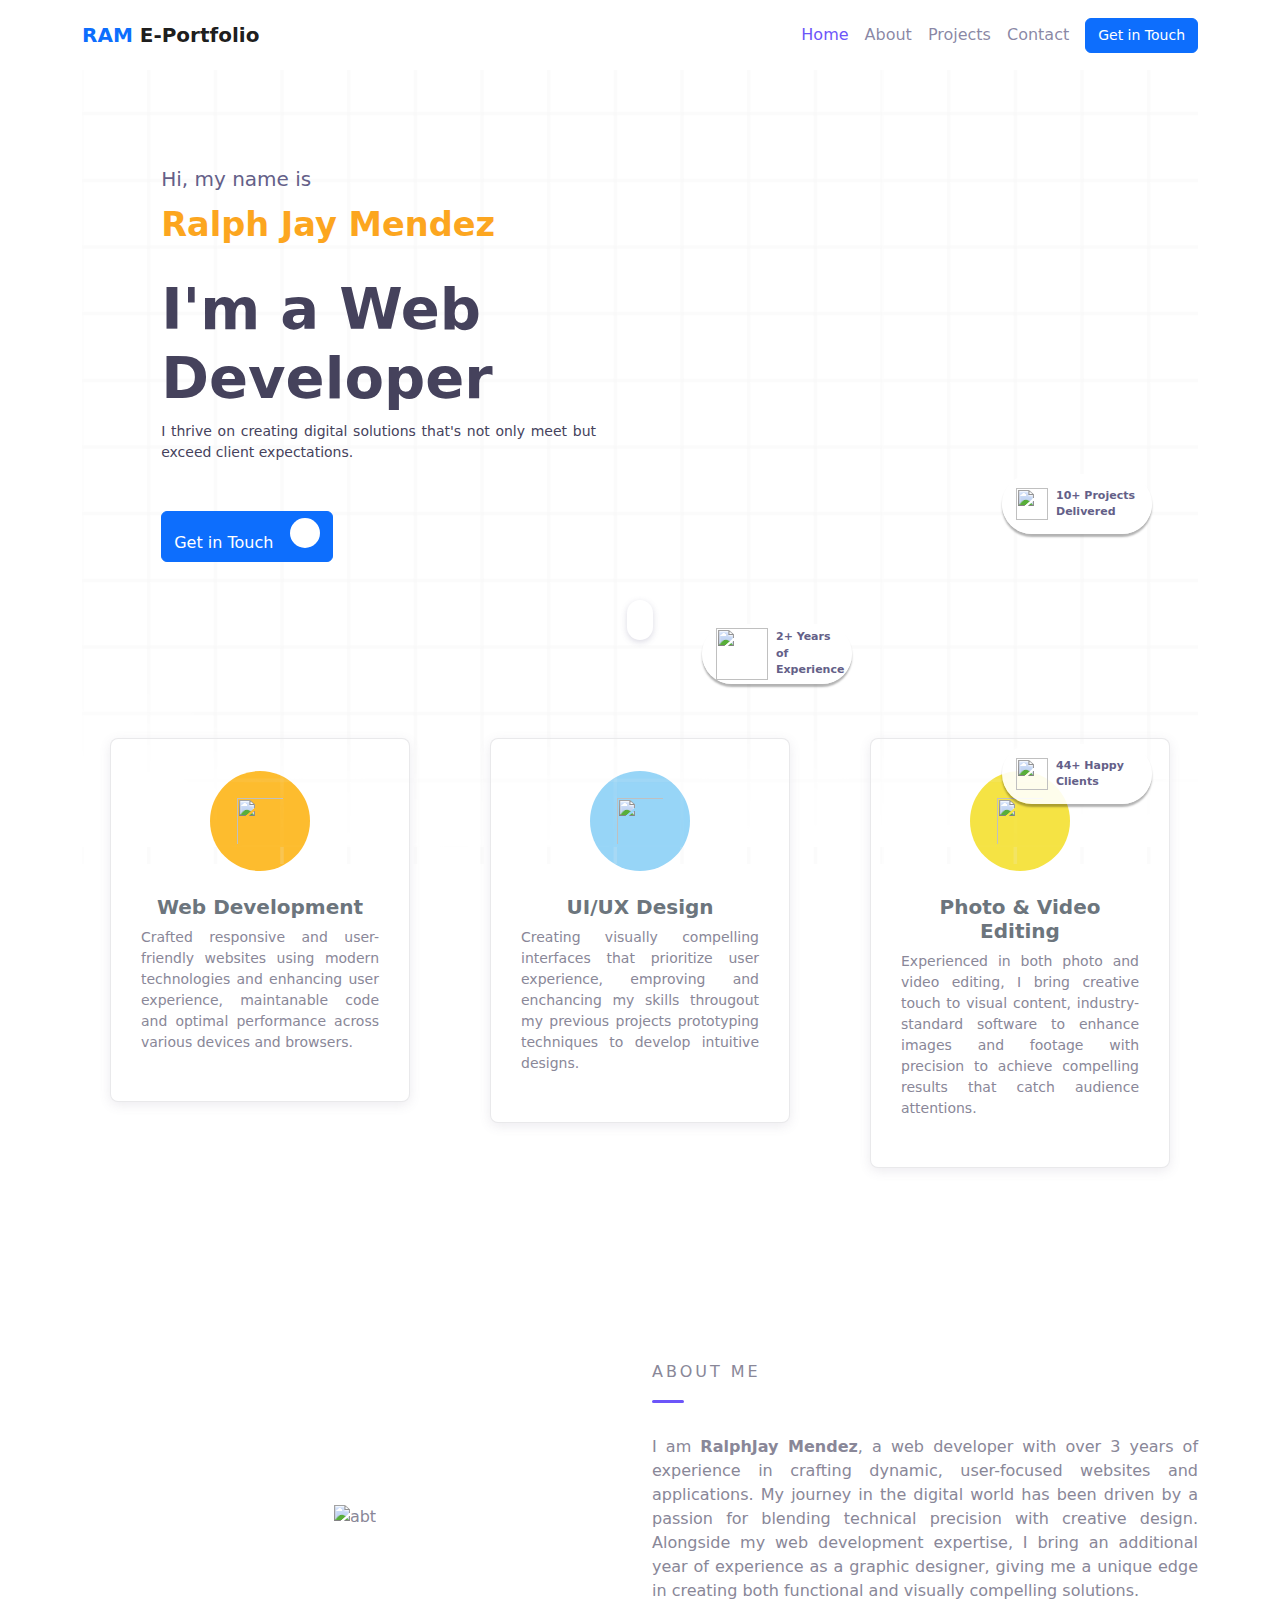
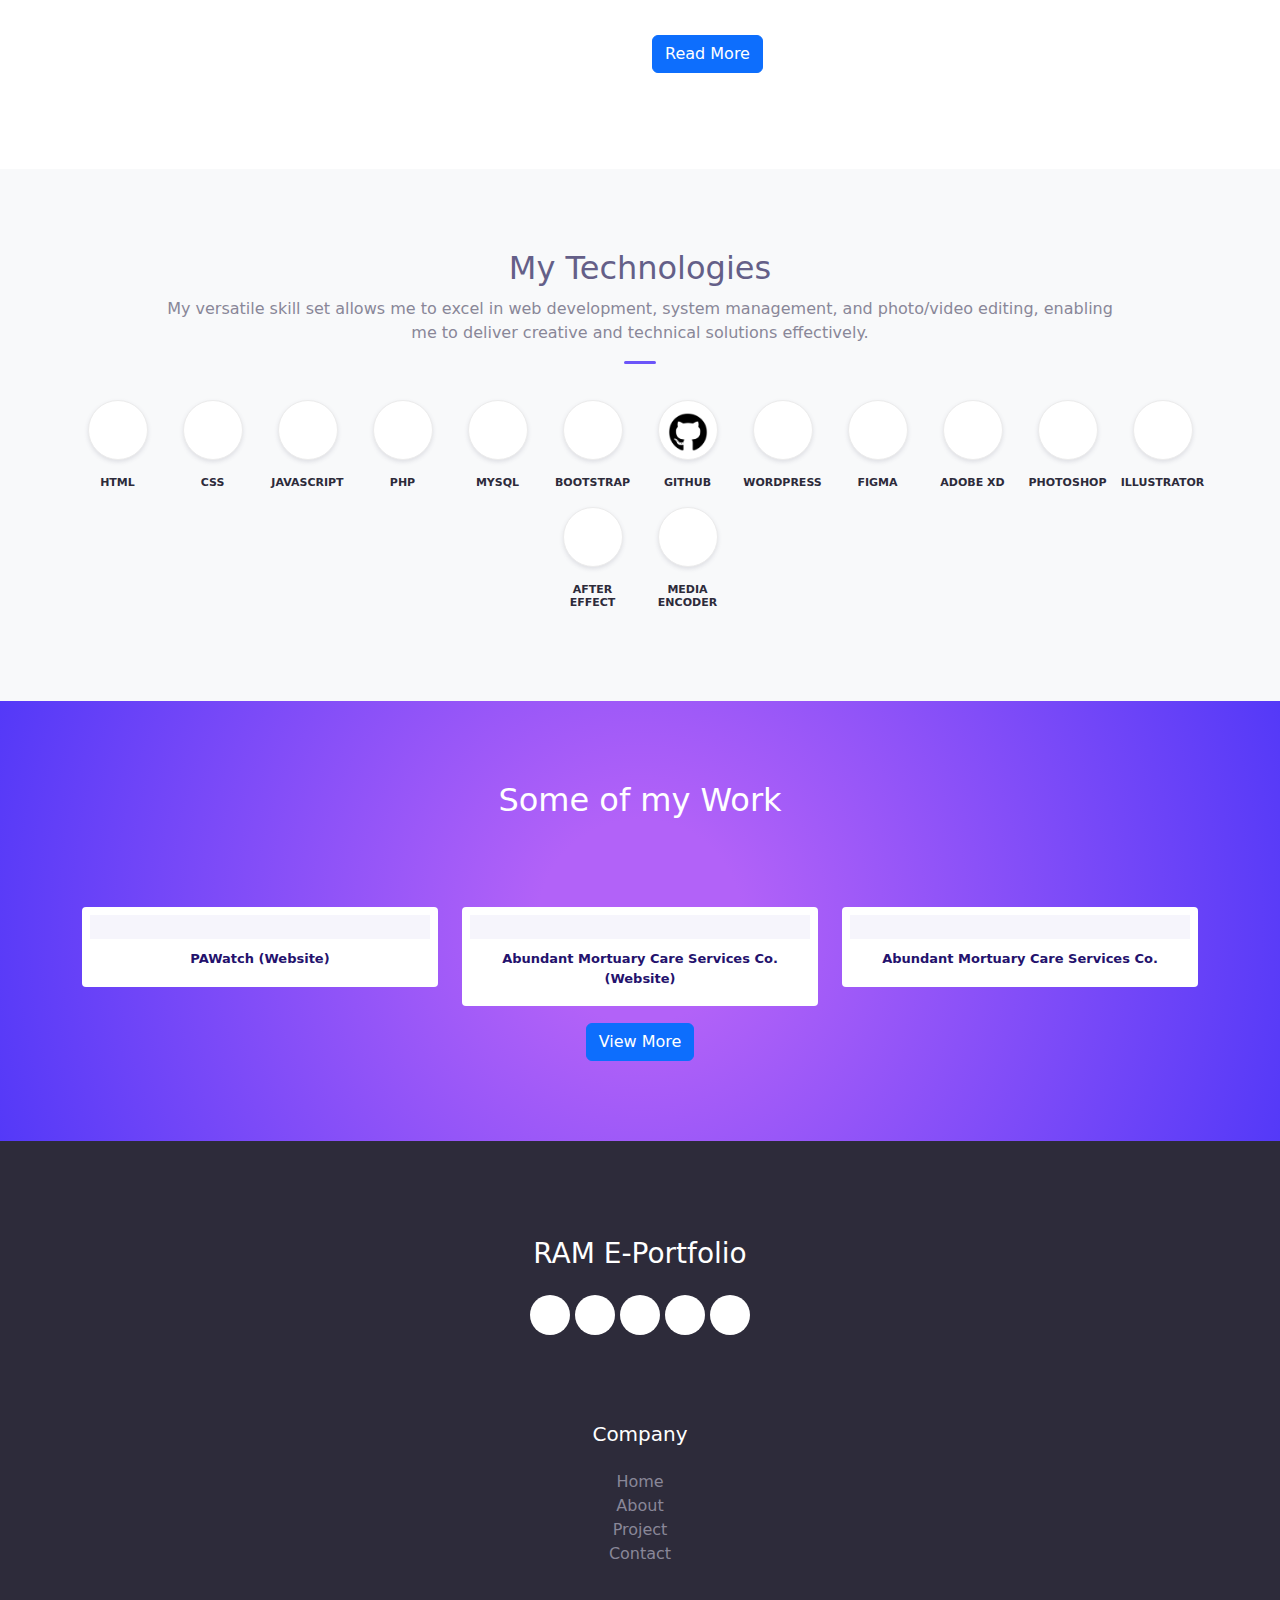
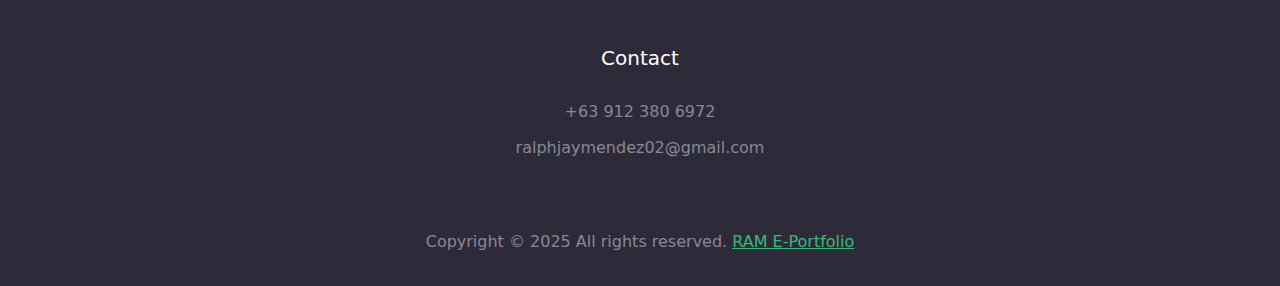
==== commit c821124e: "Update index.html" ====
--- a/index.html
+++ b/index.html
@@ -609,11 +609,10 @@
           <div class="col-lg-12 py-3">
             <h5>Company</h5>
             <ul class="footer-menu">
-              <li><a href="#">About Us</a></li>
-              <li><a href="#">Career</a></li>
-              <li><a href="#">Advertise</a></li>
-              <li><a href="#">Terms of Service</a></li>
-              <li><a href="#">Help & Support</a></li>
+              <li><a href="./">Home</a></li>
+              <li><a href="./about.html">About</a></li>
+              <li><a href="./project.html">Project</a></li>
+              <li><a href="./contact.html">Contact</a></li>
             </ul>
           </div>
         </div>
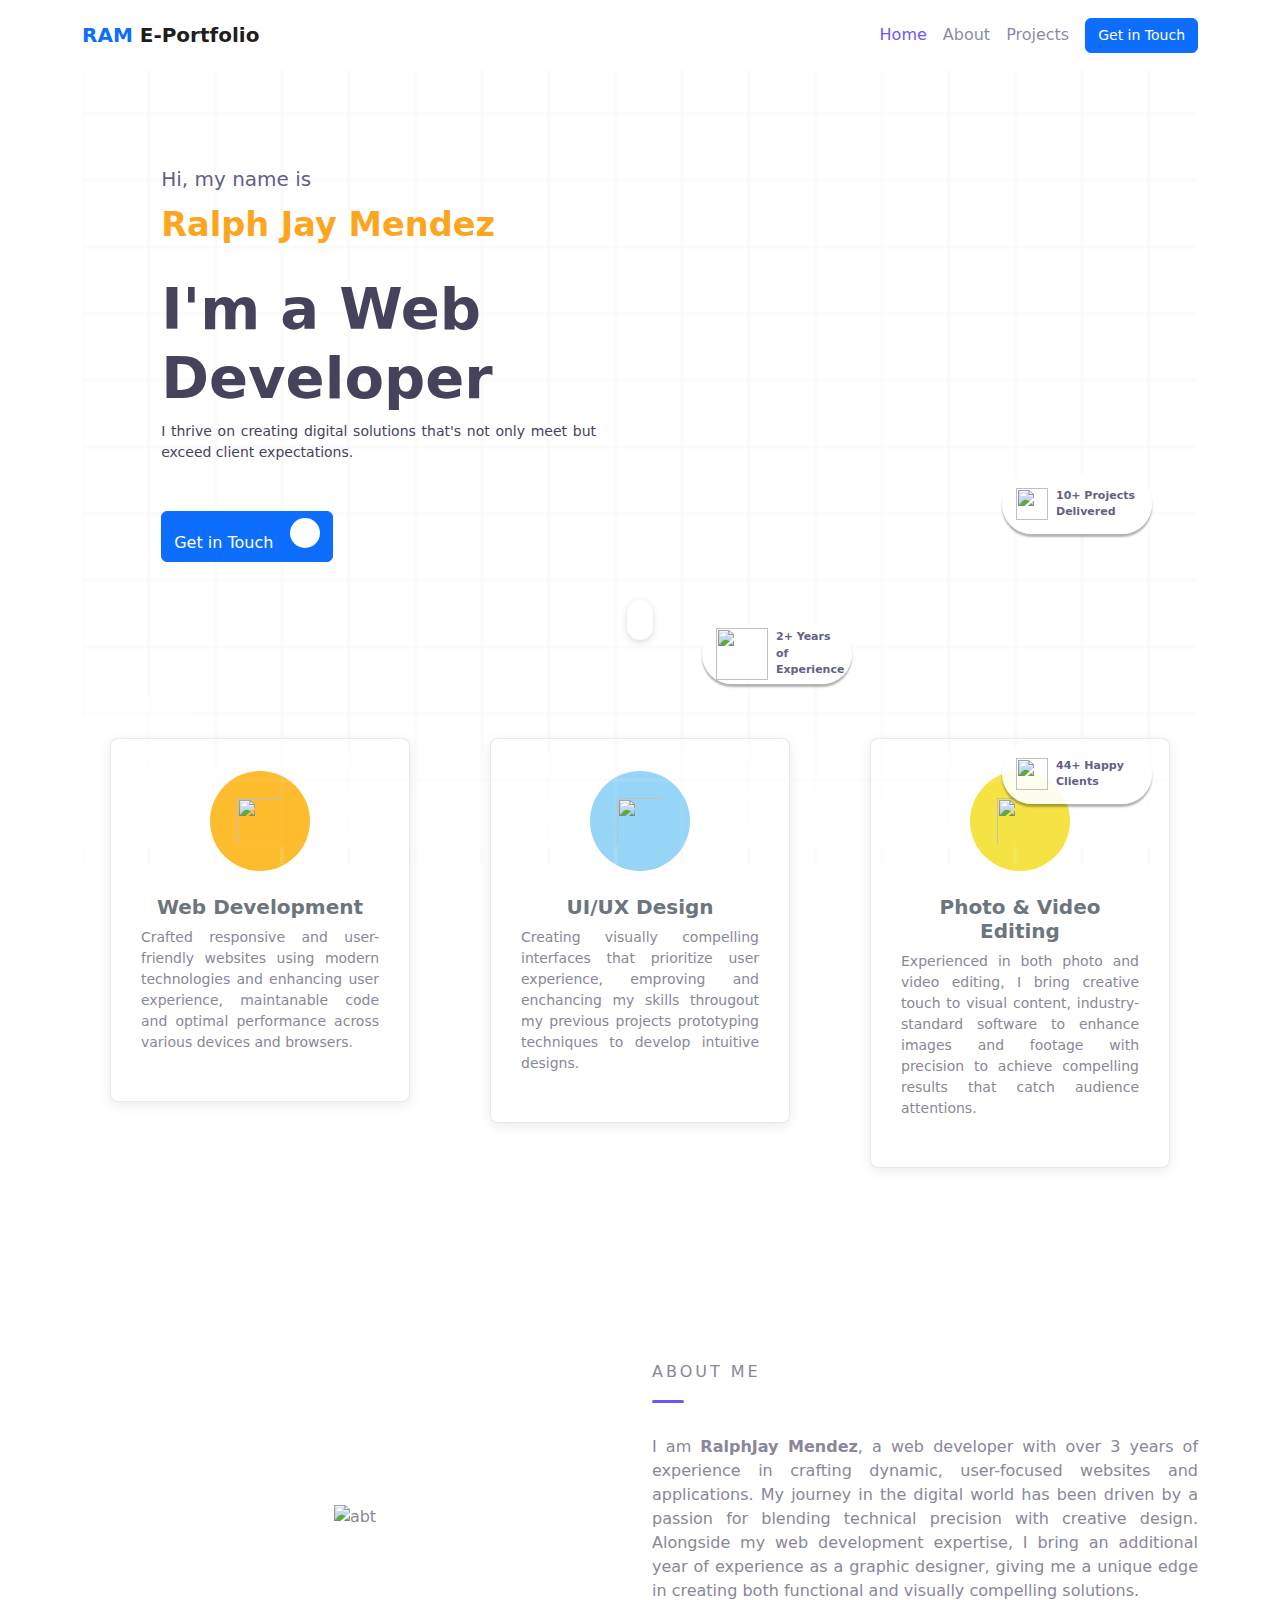
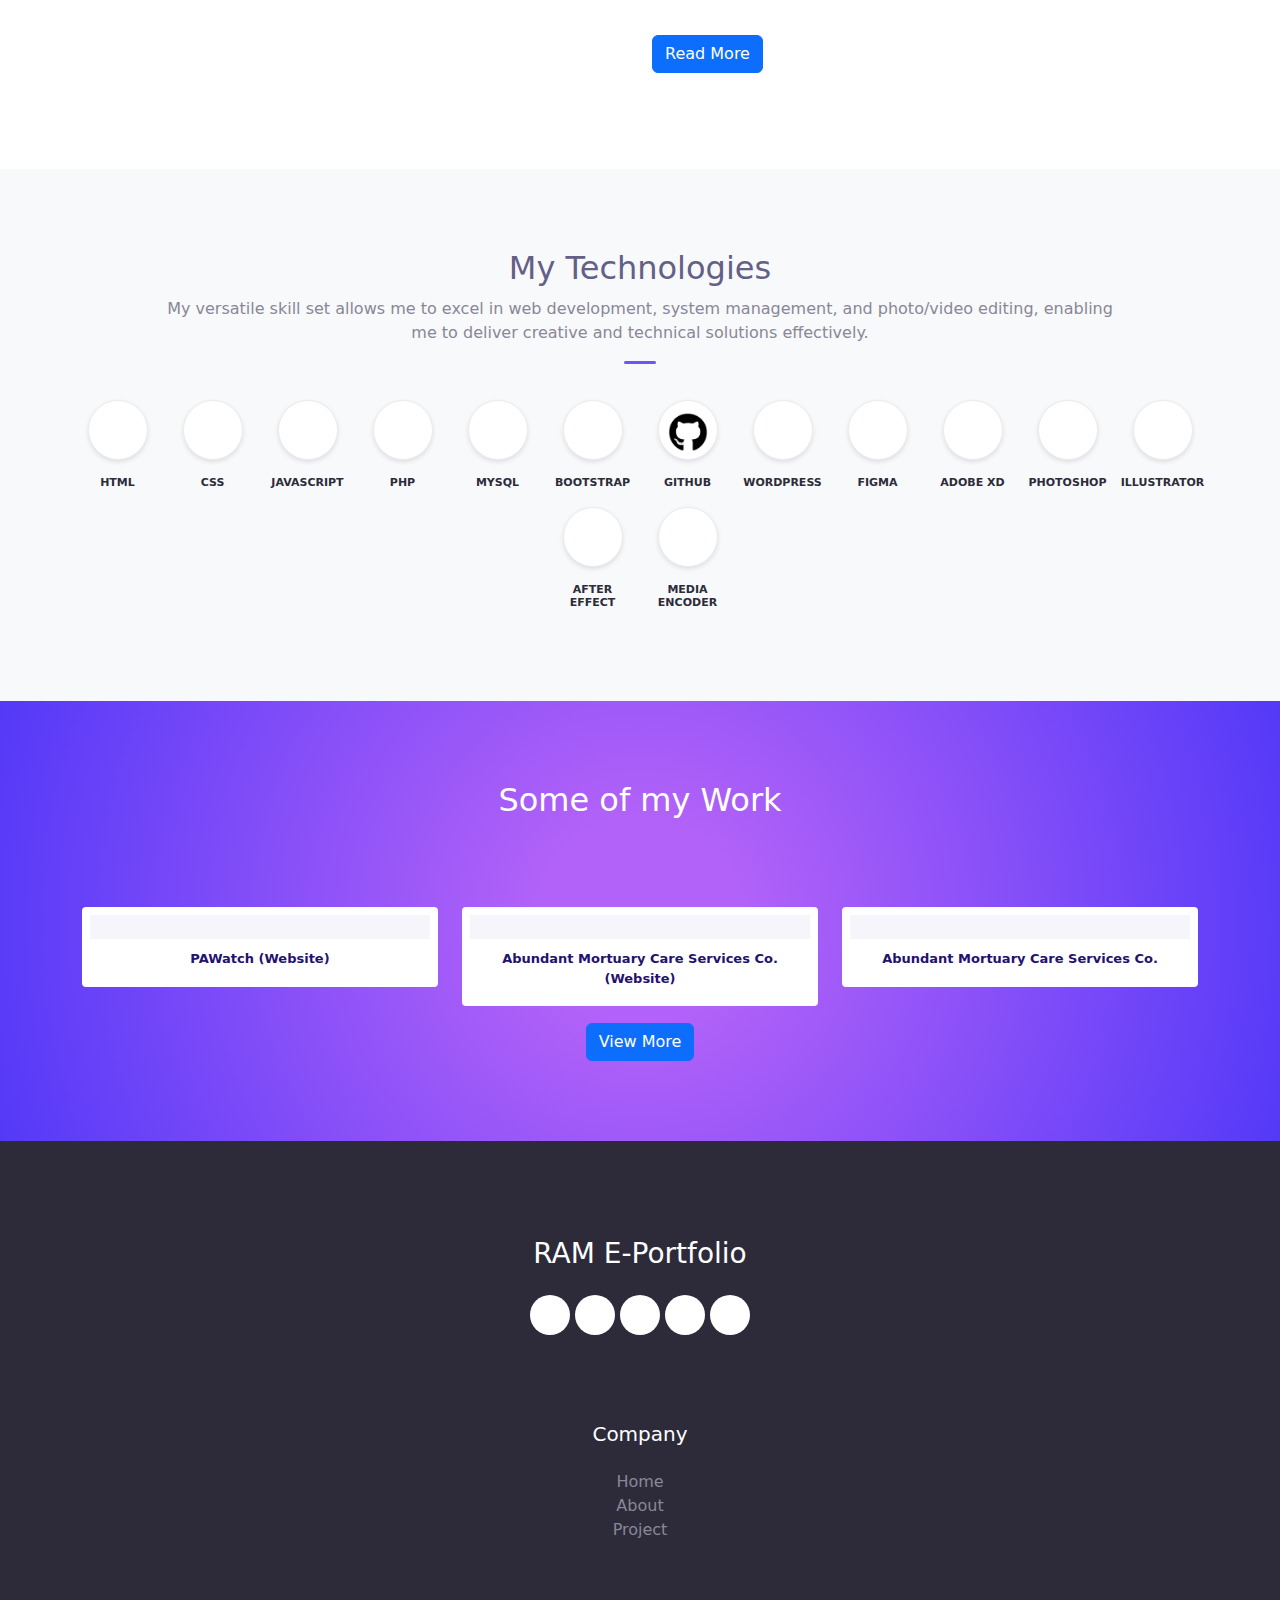
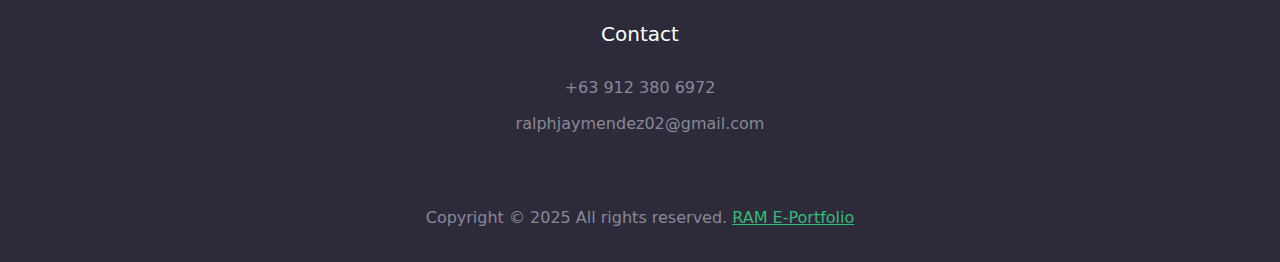
==== commit bbfdf79a: "target" ====
--- a/index.html
+++ b/index.html
@@ -51,9 +51,6 @@
               </li>
               <li class="nav-item">
                 <a class="nav-link" href="project">Projects</a>
-              </li>
-              <li class="nav-item">
-                <a class="nav-link" href="contact">Contact</a>
               </li>
               <li class="nav-item">
                 <a class="btn btn-primary ml-lg-2" href="#">Get in Touch</a>
@@ -596,7 +593,11 @@
           <div class="col-lg-12 py-3">
             <h3>RAM E-Portfolio</h3>
             <div class="social-media-button">
-              <a href="#"><span class="mai-logo-facebook-f"></span></a>
+              <a
+                href="https://www.facebook.com/rajmendz02/?viewas=100000686899395"
+                target="_blank"
+                ><span class="mai-logo-facebook-f"></span
+              ></a>
               <a href="#"><span class="mai-logo-twitter"></span></a>
               <a href="#"><span class="mai-logo-google-plus-g"></span></a>
               <a href="#"><span class="mai-logo-instagram"></span></a>
@@ -612,7 +613,6 @@
               <li><a href="./">Home</a></li>
               <li><a href="./about.html">About</a></li>
               <li><a href="./project.html">Project</a></li>
-              <li><a href="./contact.html">Contact</a></li>
             </ul>
           </div>
         </div>
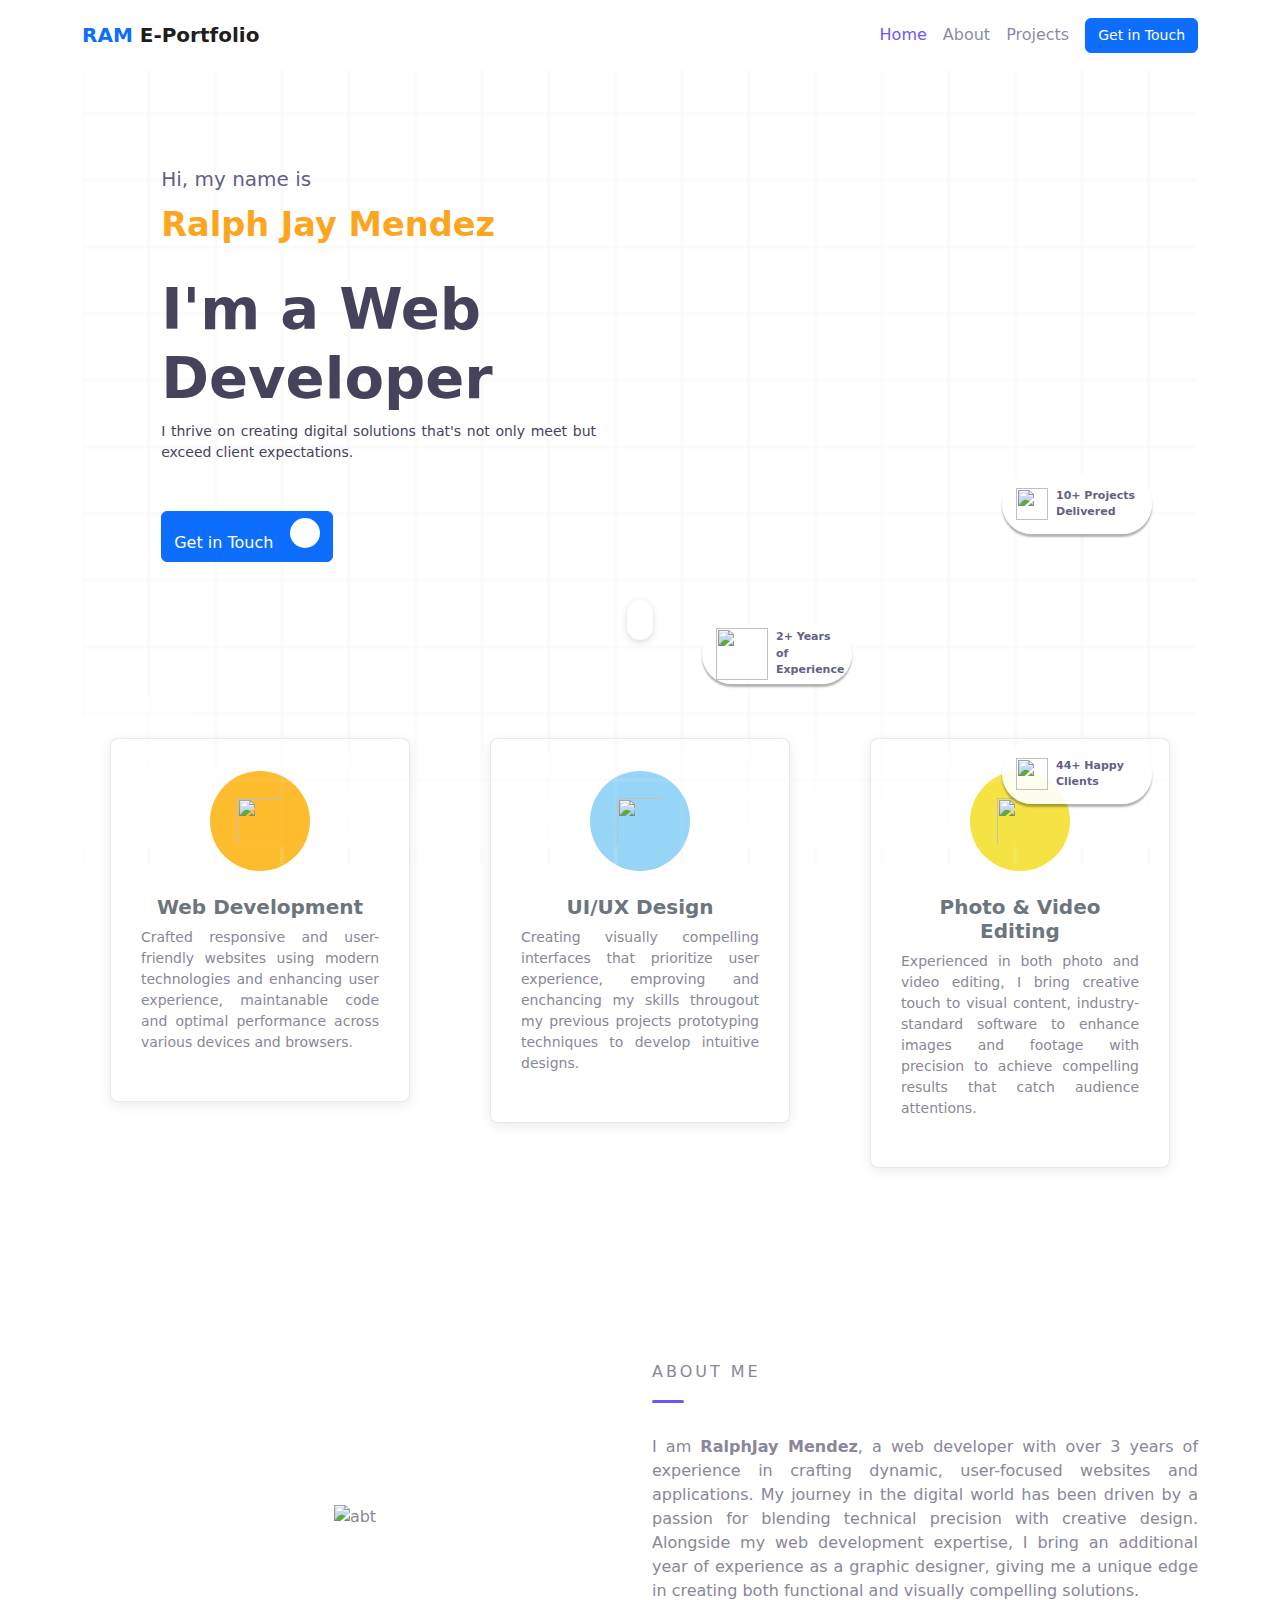
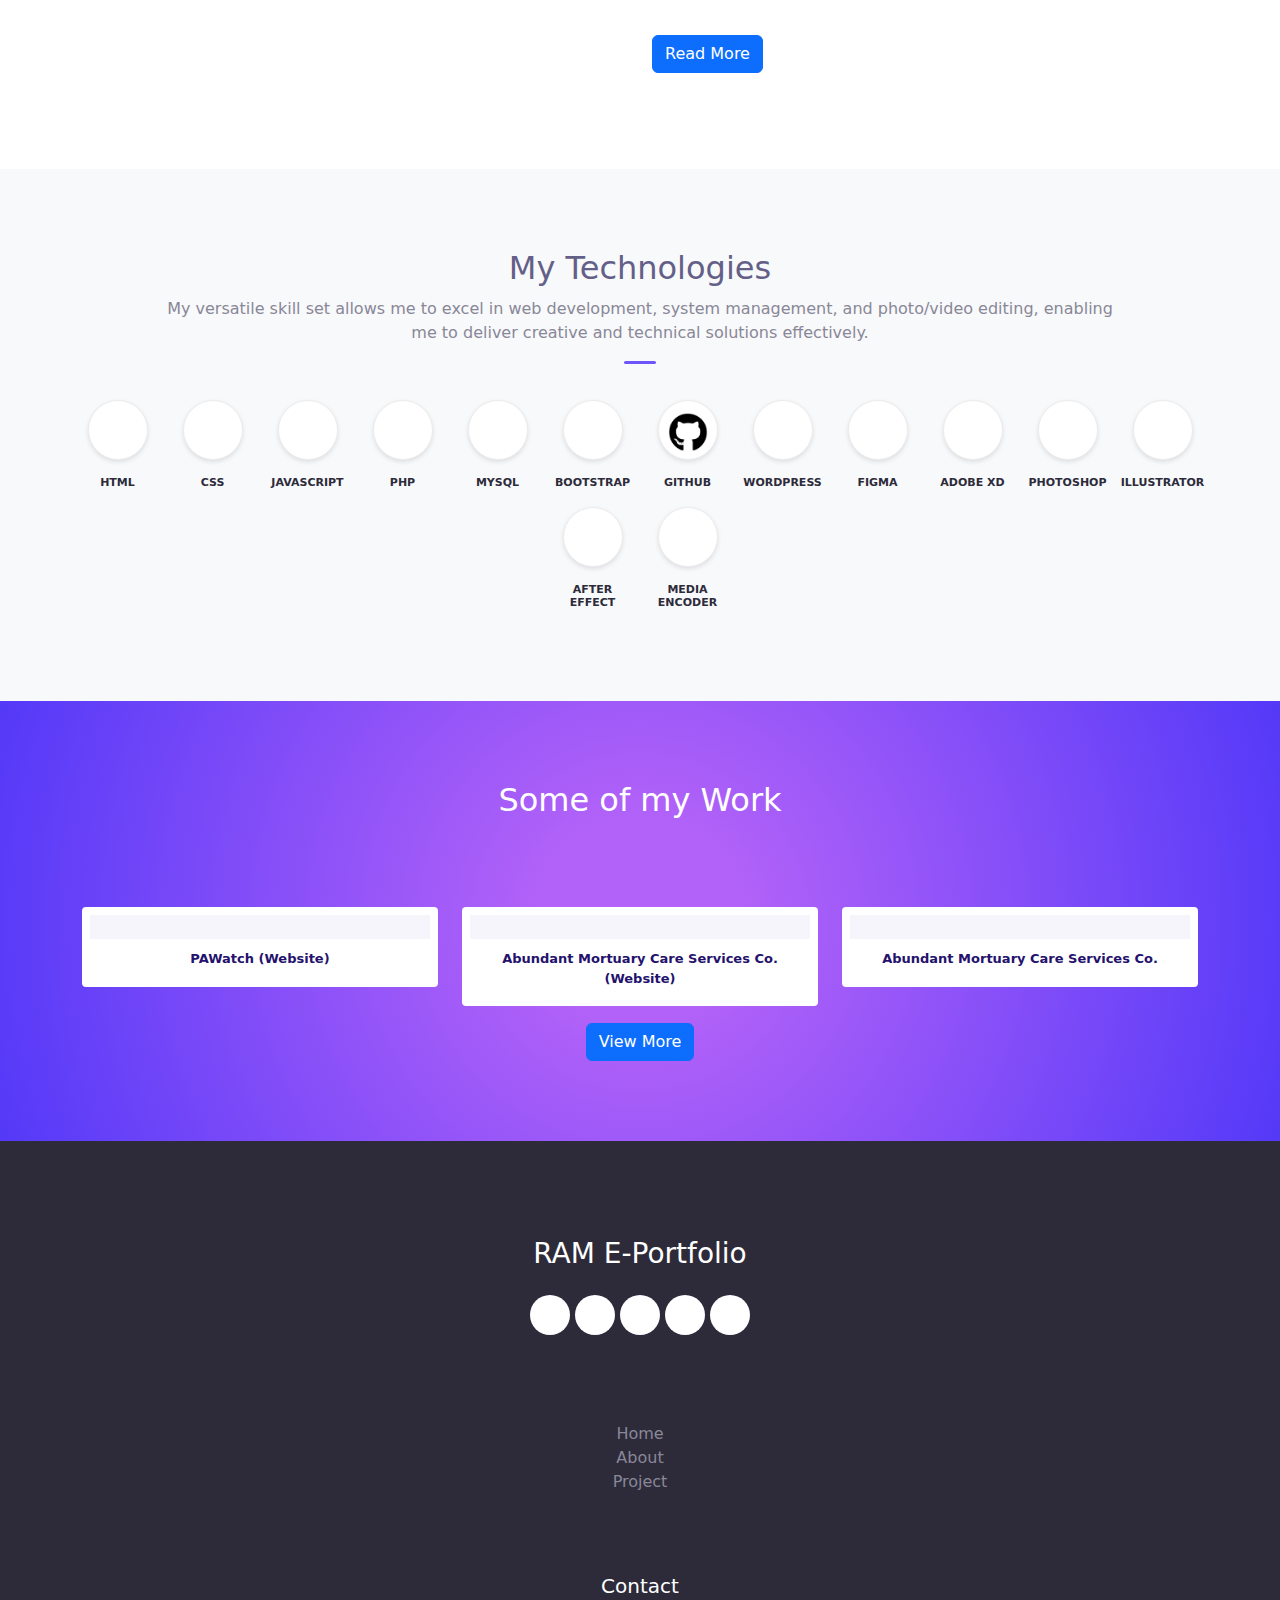
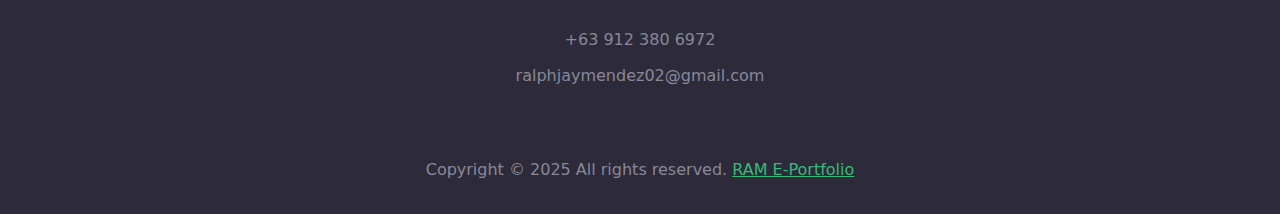
==== commit 6cb124e9: "remove title" ====
--- a/index.html
+++ b/index.html
@@ -608,7 +608,6 @@
 
         <div class="row justify-content-center text-center mb-5">
           <div class="col-lg-12 py-3">
-            <h5>Company</h5>
             <ul class="footer-menu">
               <li><a href="./">Home</a></li>
               <li><a href="./about.html">About</a></li>
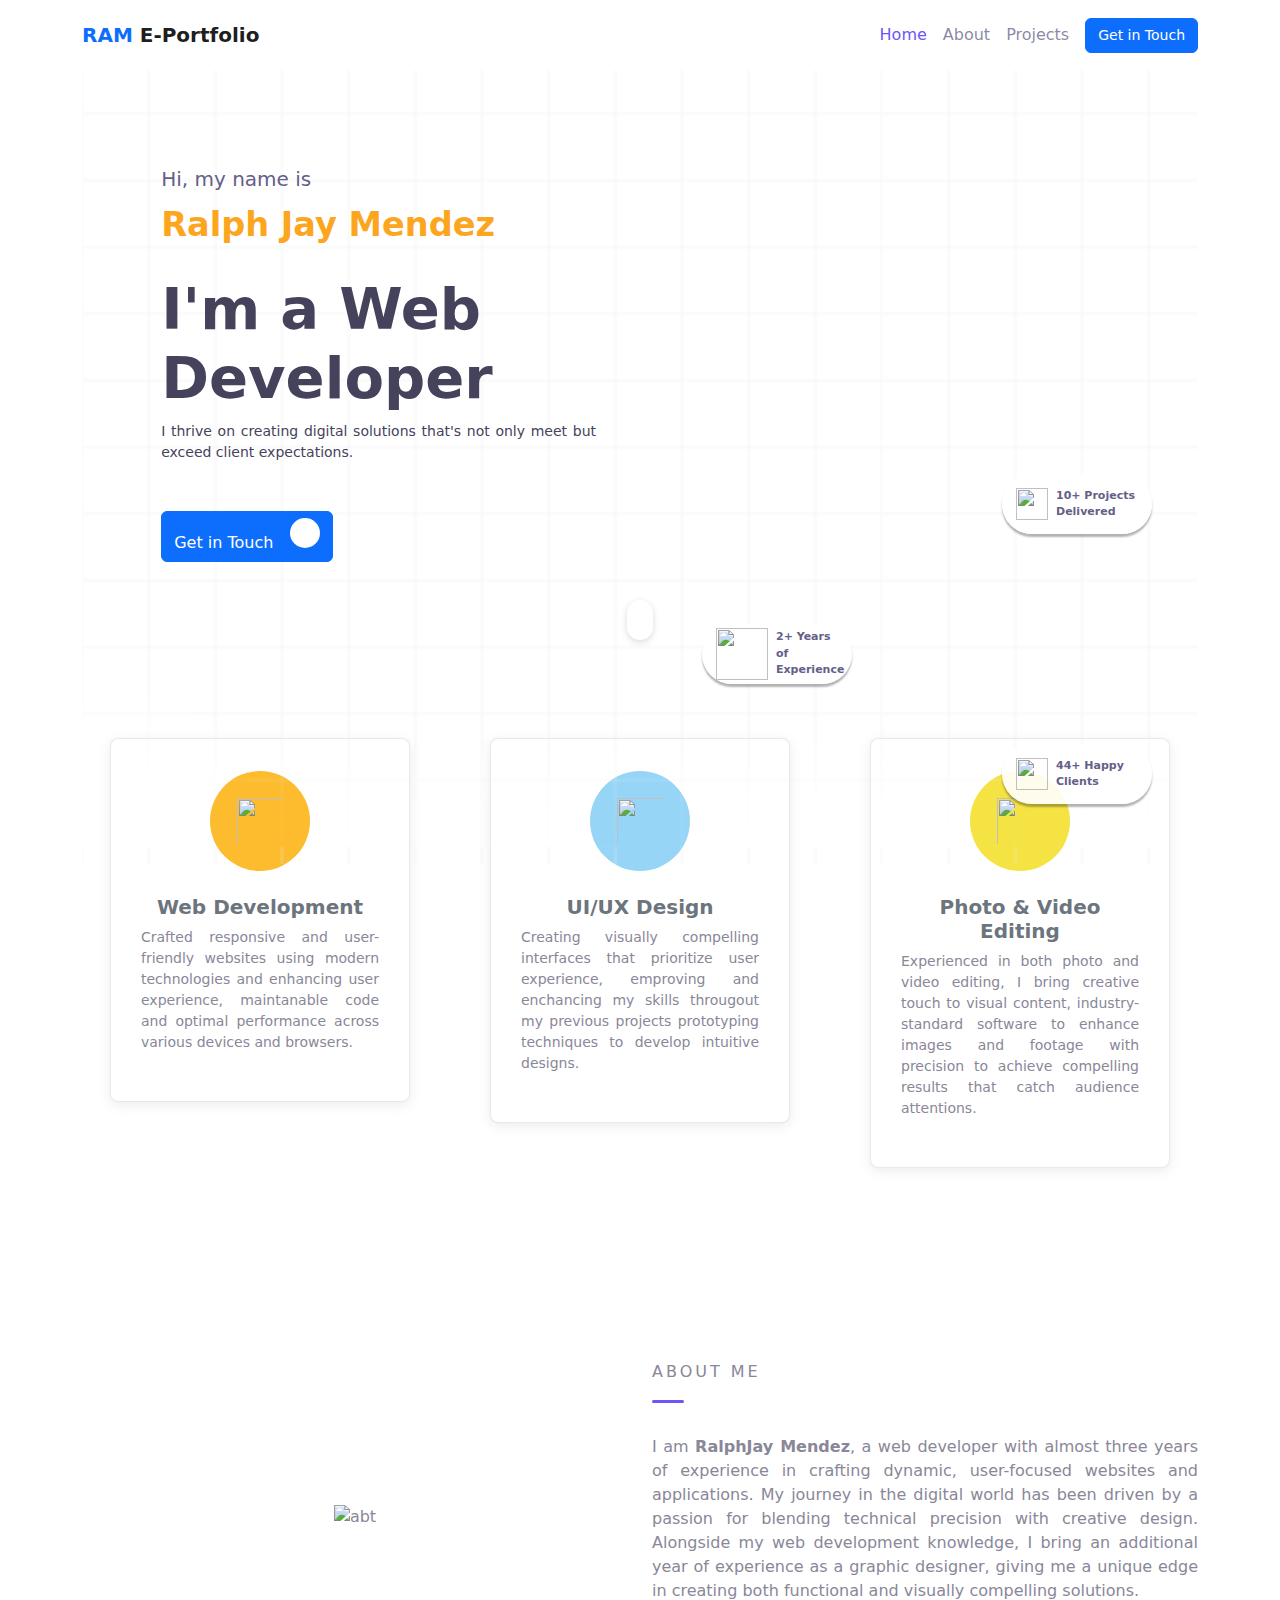
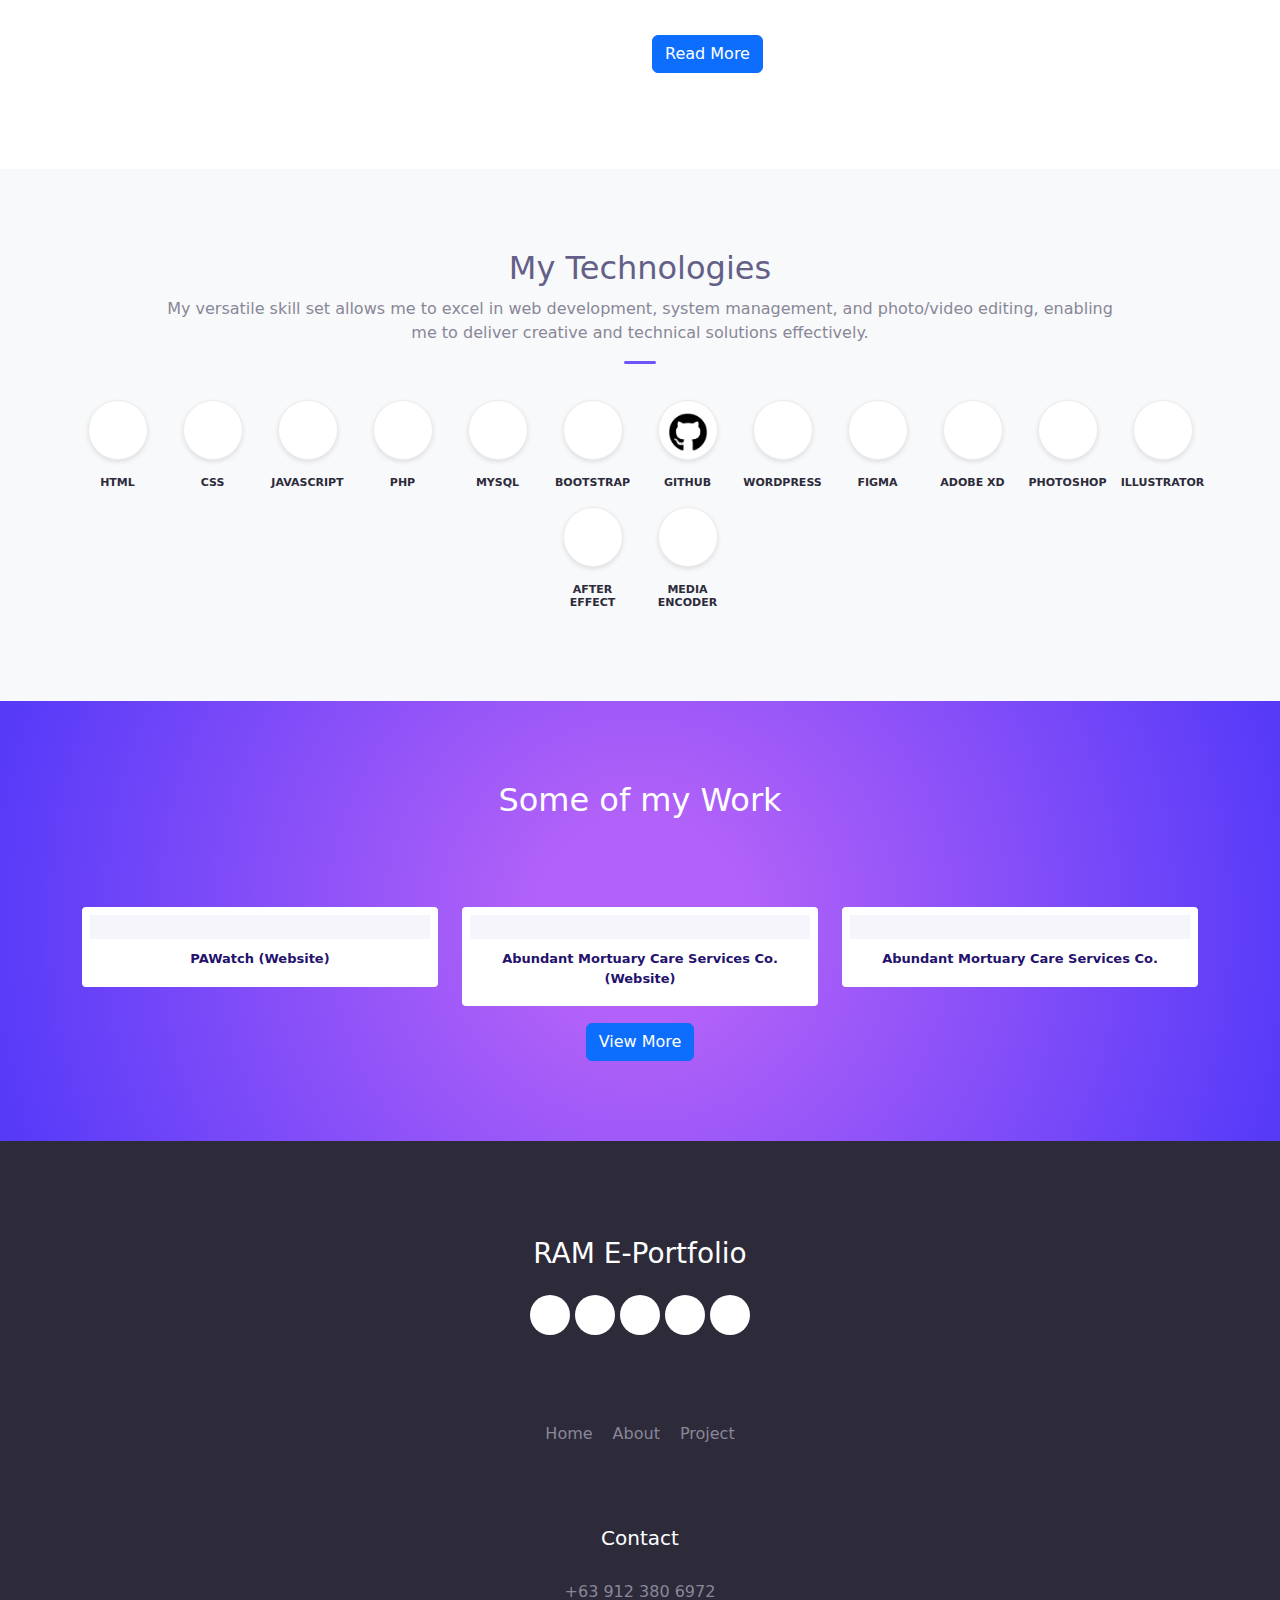
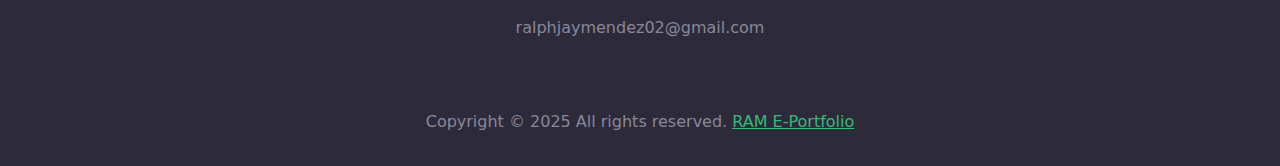
==== commit 0592f623: "Logo" ====
--- a/index.html
+++ b/index.html
@@ -7,6 +7,8 @@
     <meta http-equiv="X-UA-Compatible" content="ie=edge" />
 
     <title>RAM E-Portfolio</title>
+
+    <link rel="shortcut icon" type="x-icon" href="./assets/img/Logo.png" />
 
     <link rel="stylesheet" href="./assets/css/maicons.css" />
 
@@ -209,13 +211,14 @@
             <span class="subhead">About Me</span>
             <div class="divider"></div>
             <p>
-              I am <strong>RalphJay Mendez</strong>, a web developer with over 3
-              years of experience in crafting dynamic, user-focused websites and
-              applications. My journey in the digital world has been driven by a
-              passion for blending technical precision with creative design.
-              Alongside my web development expertise, I bring an additional year
-              of experience as a graphic designer, giving me a unique edge in
-              creating both functional and visually compelling solutions.
+              I am <strong>RalphJay Mendez</strong>, a web developer with almost
+              three years of experience in crafting dynamic, user-focused
+              websites and applications. My journey in the digital world has
+              been driven by a passion for blending technical precision with
+              creative design. Alongside my web development knowledge, I bring
+              an additional year of experience as a graphic designer, giving me
+              a unique edge in creating both functional and visually compelling
+              solutions.
             </p>
 
             <a href="about" class="btn btn-primary mt-3">Read More</a>
--- a/assets/css/theme.css
+++ b/assets/css/theme.css
@@ -1649,7 +1649,7 @@
   background-image: url(../img/bg_hero.png);
   position: absolute;
   top: -6%;
-  z-index: -1;
+  z-index: -999;
 }
 
 .page-banner.home-banner {
@@ -2443,6 +2443,8 @@
   list-style: none; /* Remove bullet points */
   padding: 0; /* Remove default padding */
   margin: 0; /* Remove default margin */
+  display: flex; /* Display items in a row */
+  justify-content: center; /* Center items horizontally */
 }
 
 .footer-menu li {
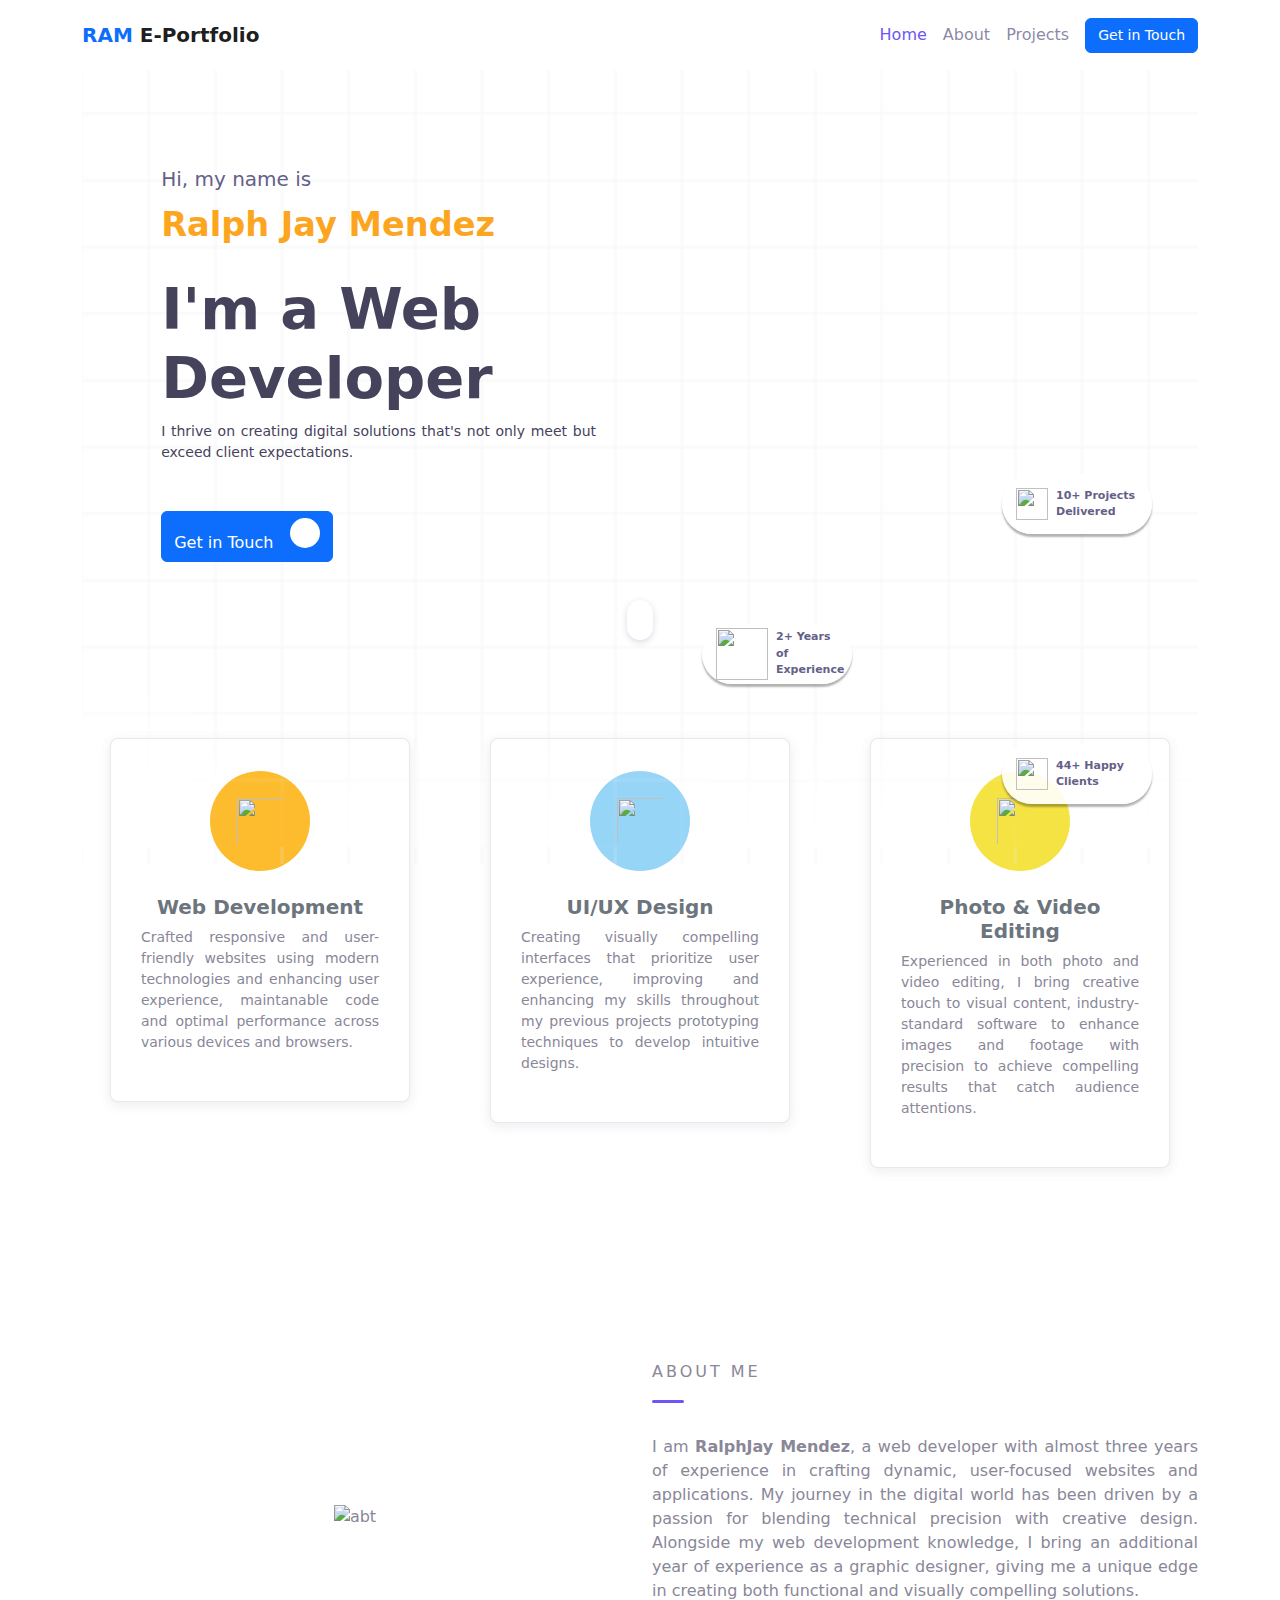
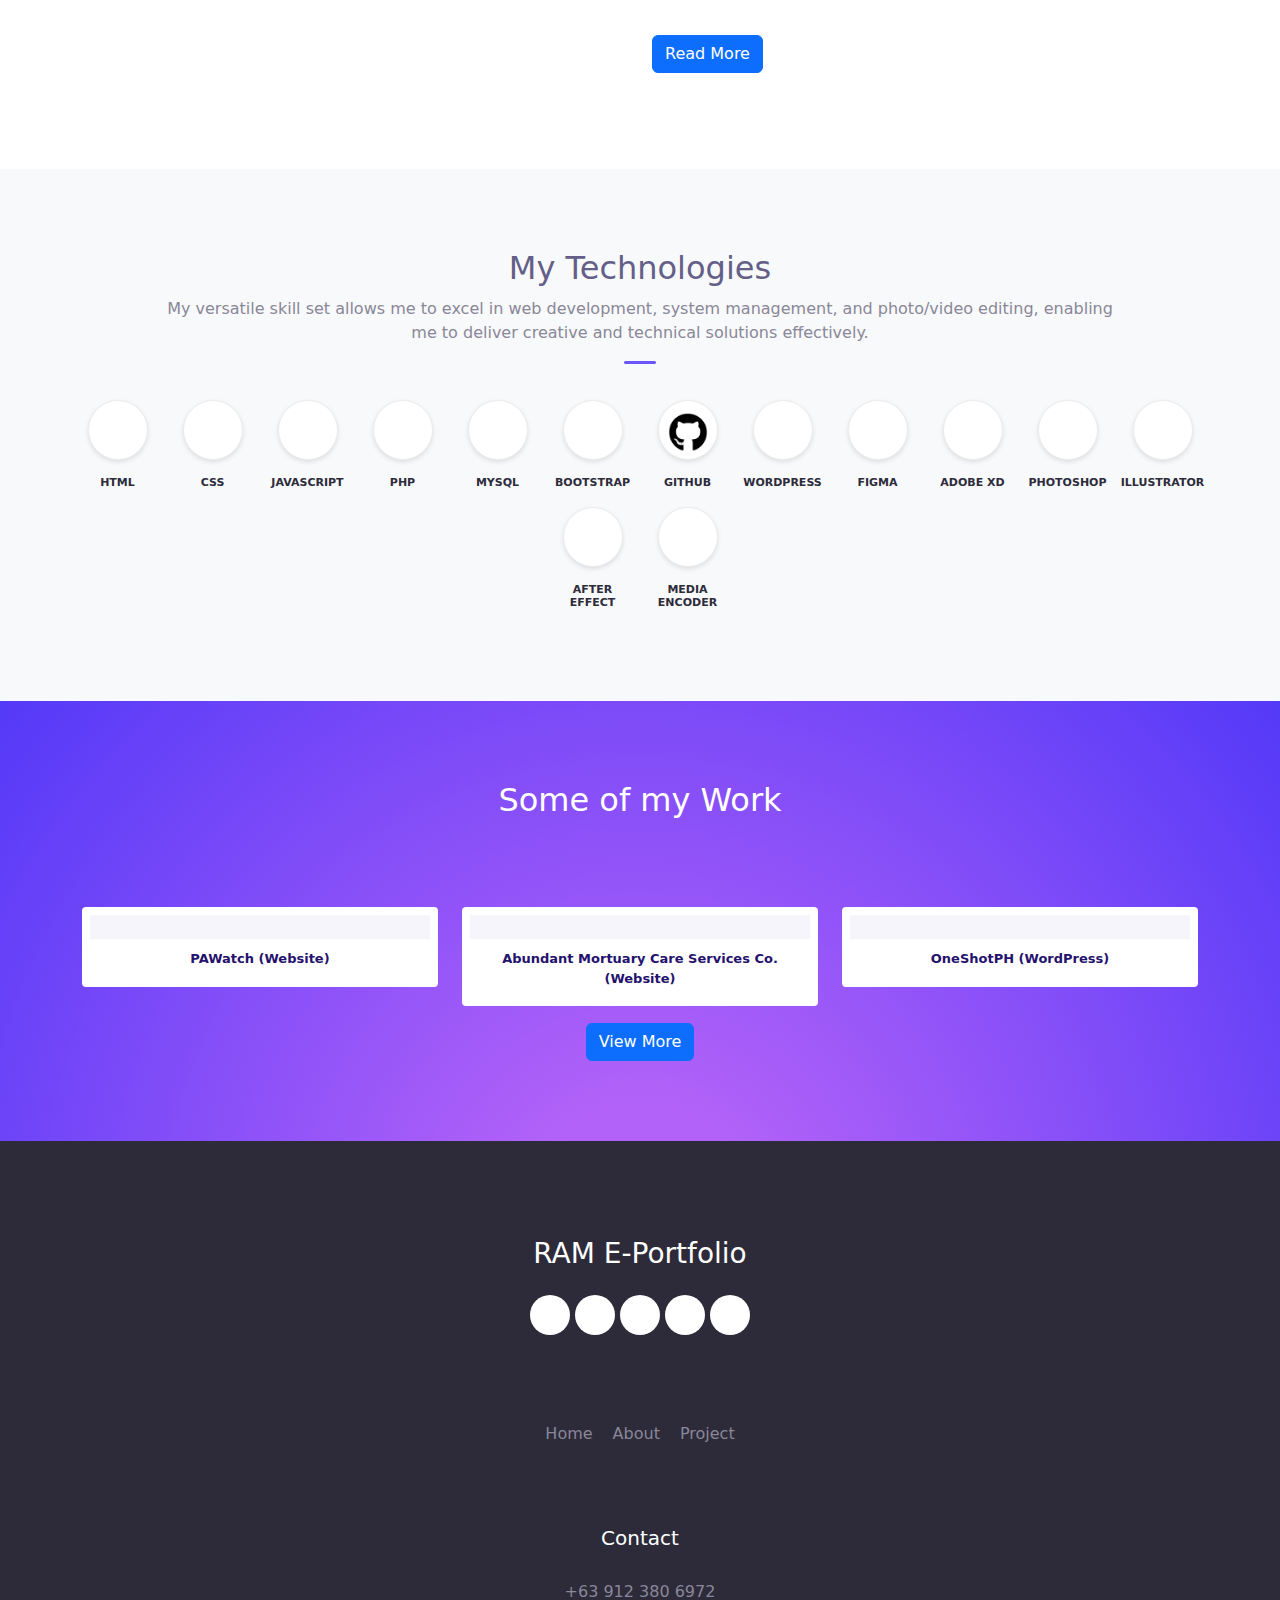
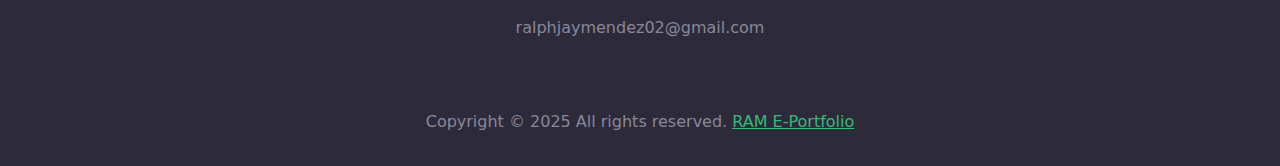
==== commit d45ba385: "Update index.html" ====
--- a/index.html
+++ b/index.html
@@ -2,9 +2,17 @@
 <html lang="en">
   <head>
     <meta charset="UTF-8" />
+
     <meta name="viewport" content="width=device-width, initial-scale=1.0" />
 
     <meta http-equiv="X-UA-Compatible" content="ie=edge" />
+
+    <meta name="author" content="Ralphjay Mendez" />
+
+    <meta
+      name="copyright"
+      content="RalphJay Mendez, https://rajmendz02.github.io/ram-eportfolio.github.io/"
+    />
 
     <title>RAM E-Portfolio</title>
 
@@ -159,7 +167,7 @@
                 <h5 class="text-secondary">UI/UX Design</h5>
                 <p>
                   Creating visually compelling interfaces that prioritize user
-                  experience, emproving and enchancing my skills througout my
+                  experience, improving and enhancing my skills throughout my
                   previous projects prototyping techniques to develop intuitive
                   designs.
                 </p>
@@ -413,7 +421,7 @@
                 <div class="header">
                   <div class="post-thumb">
                     <img
-                      src="./assets/img/AMCSsyst/Login1.png"
+                      src="./assets/img/OneShotPh/Oneshot.png"
                       alt=""
                       class="modal-img"
                     />
@@ -421,10 +429,14 @@
                 </div>
                 <div class="body">
                   <div class="post-date">
-                    <strong>Abundant Mortuary Care Services Co.</strong>
+                    <strong>OneShotPH (WordPress)</strong>
                   </div>
                 </div>
               </div>
+            </div>
+
+            <div class="col-12 text-center wow fadeInUp">
+              <a href="project" class="btn btn-primary">View More</a>
             </div>
 
             <!-- Modal Structure with Carousel -->
@@ -493,6 +505,8 @@
                   alt=""
                 />
               </div>
+              <div data-index="2">
+                <img src="./assets/img/OneShotPh/Oneshot-W.jpg" alt="" />
             </div>
 
             <script>
@@ -576,10 +590,6 @@
               rel="stylesheet"
             />
             <script src="https://cdn.jsdelivr.net/npm/bootstrap@5.3.0-alpha1/dist/js/bootstrap.bundle.min.js"></script>
-
-            <div class="col-12 text-center wow fadeInUp">
-              <a href="project" class="btn btn-primary">View More</a>
-            </div>
           </div>
         </div>
         <!-- .container -->
--- a/assets/css/theme.css
+++ b/assets/css/theme.css
@@ -1073,7 +1073,7 @@
 }
 
 .breadcrumb .breadcrumb-item.active {
-  color: #8e8aad;
+  color: #ffffff;
 }
 
 .breadcrumb .breadcrumb-item + .breadcrumb-item::before {
@@ -1641,6 +1641,20 @@
 
 .page-background {
   background-image: url(../img/bg_hero.png);
+}
+
+.page-background-proj {
+  background-image: url(../img/Background/2.png);
+  background-size: cover;
+  background-repeat: no-repeat;
+  background-position: center; /* Optional: Centers the image */
+}
+
+.page-background-abt {
+  background-image: url(../img/Background/1.png);
+  background-size: cover;
+  background-repeat: no-repeat;
+  background-position: center; /* Optional: Centers the image */
 }
 
 .page-banner .custom-element {
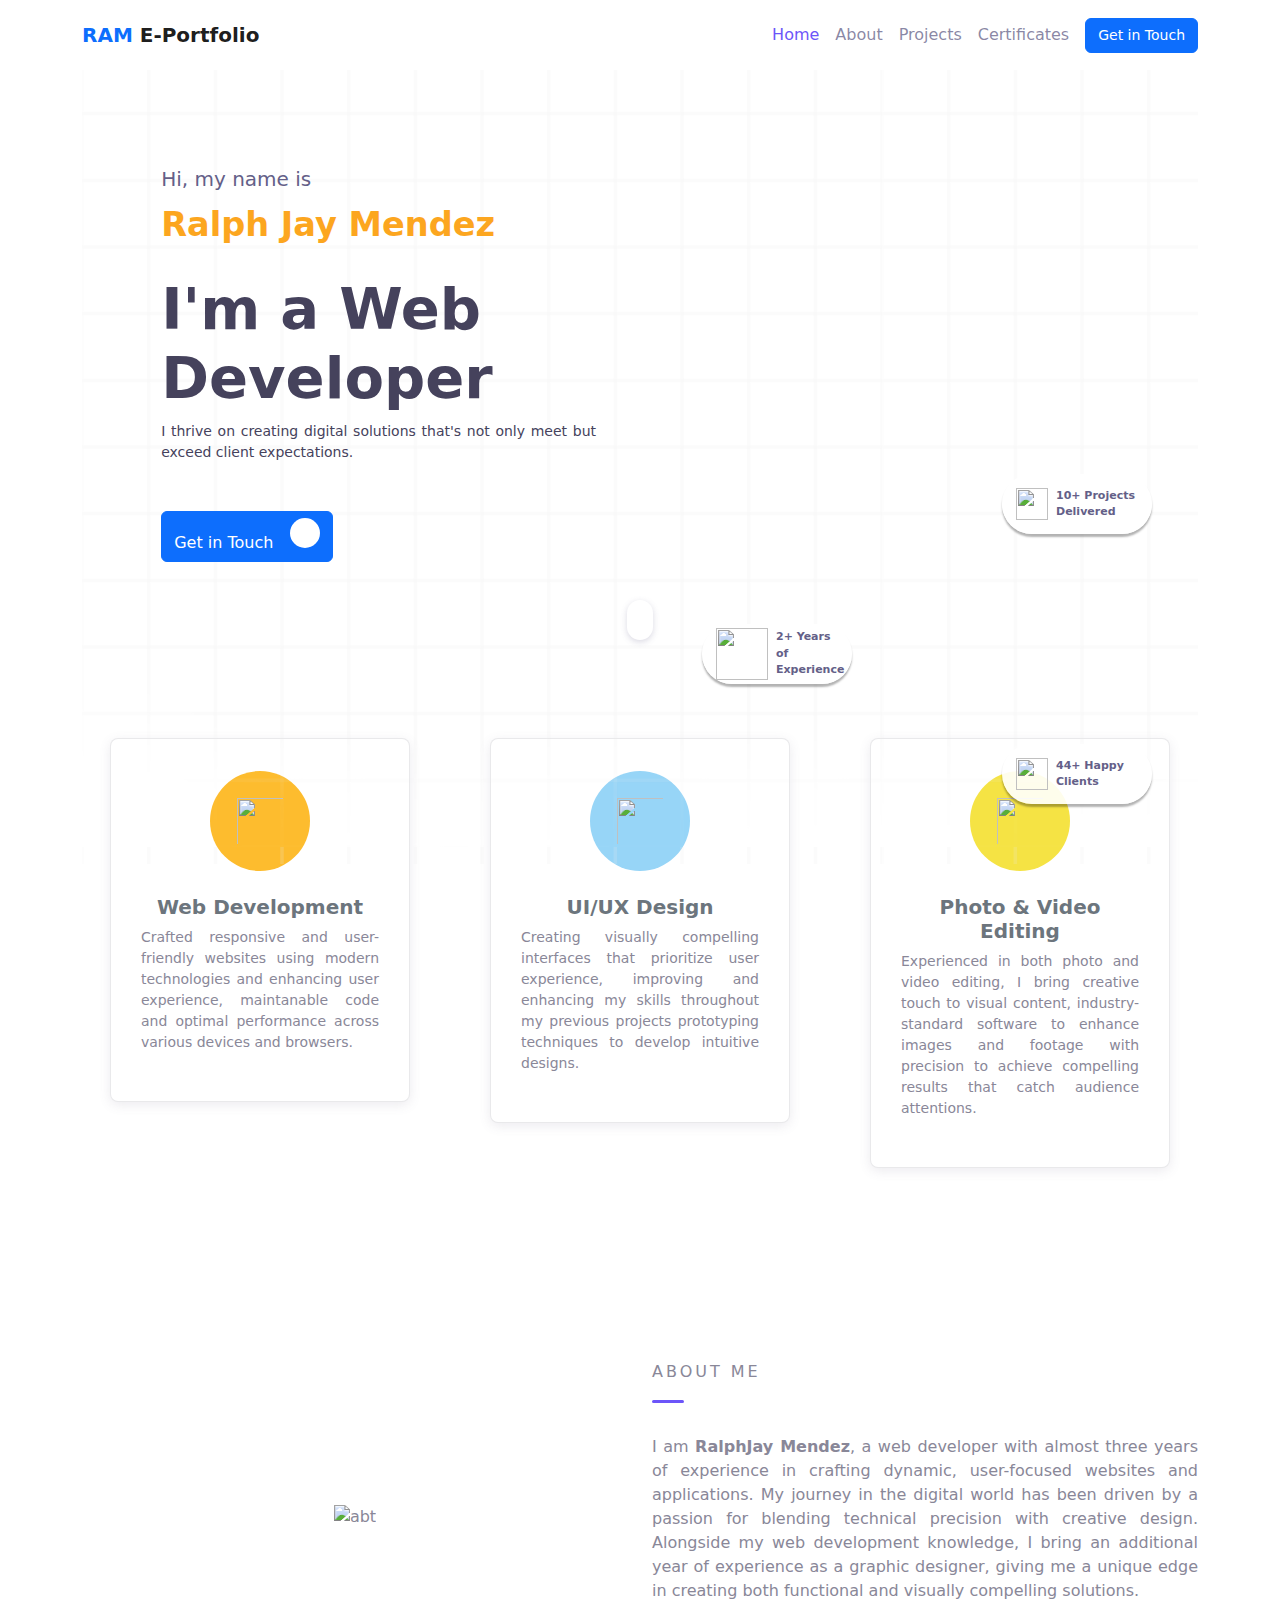
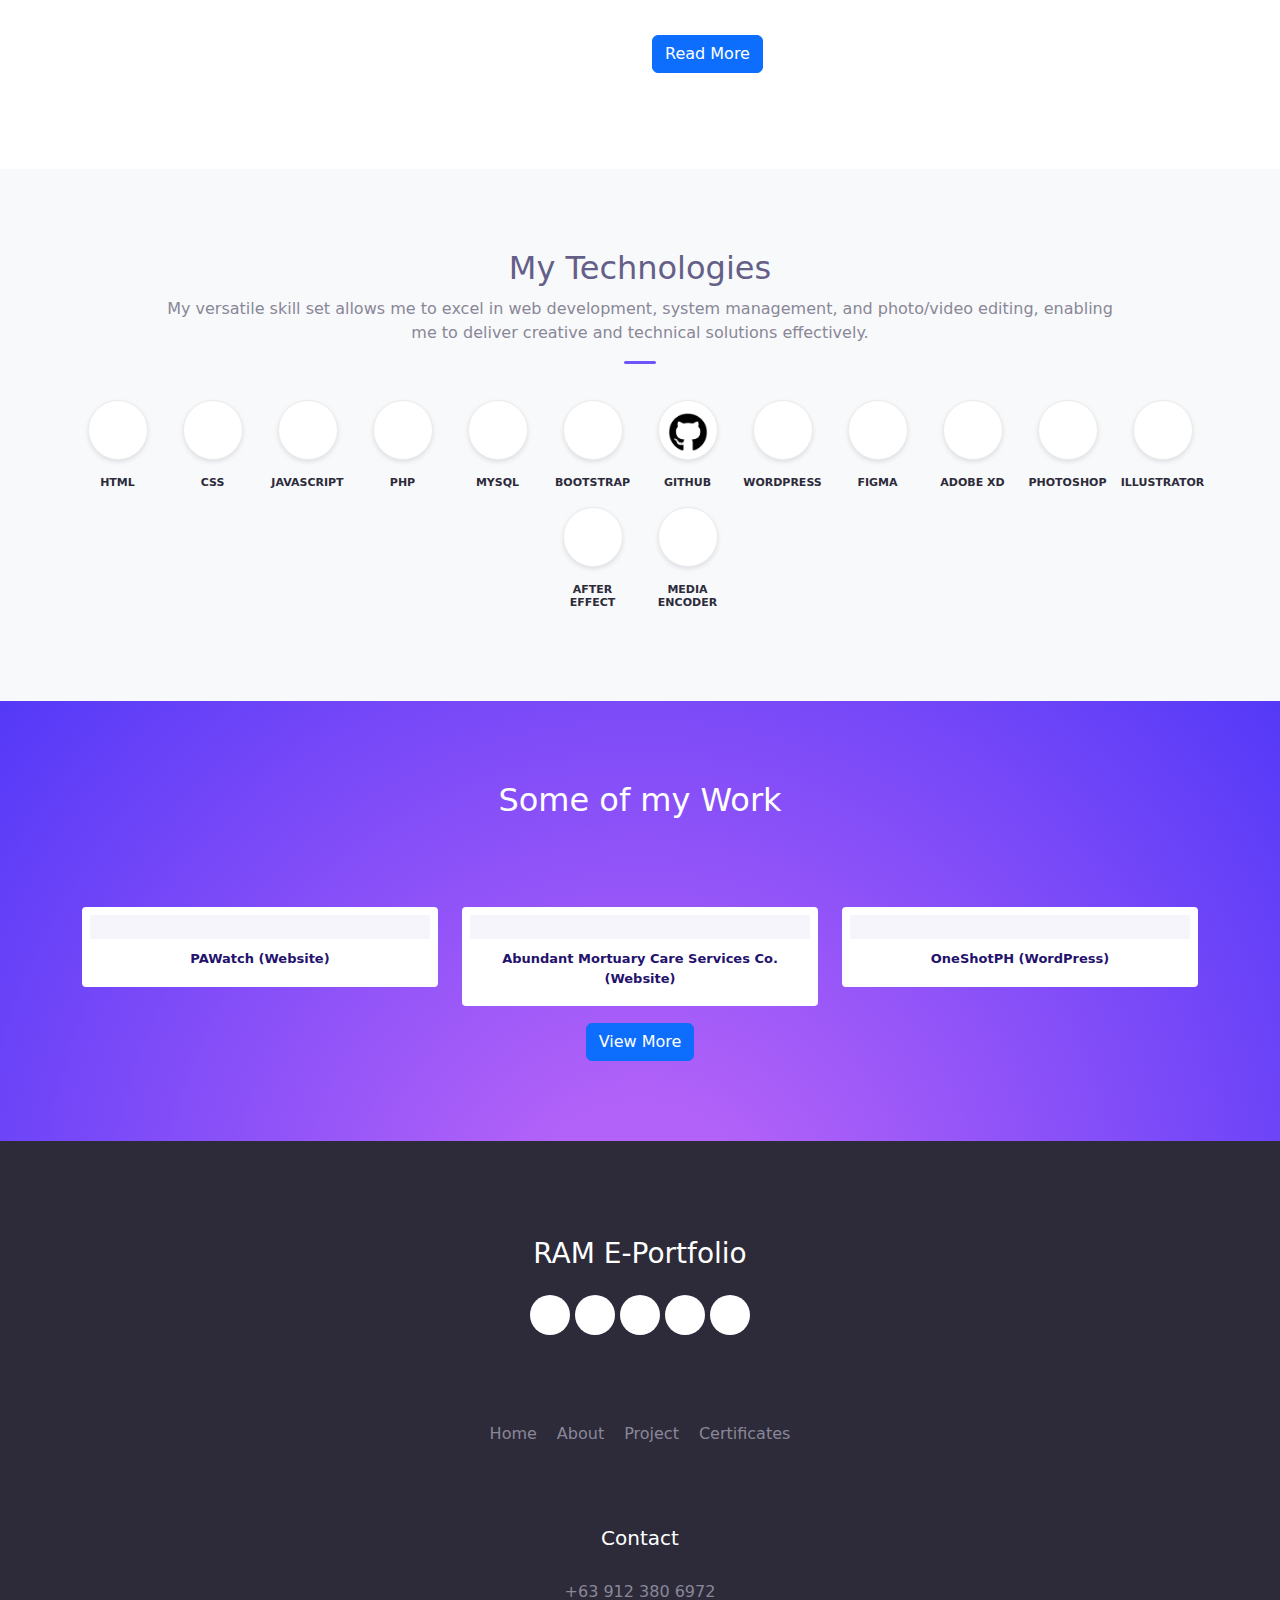
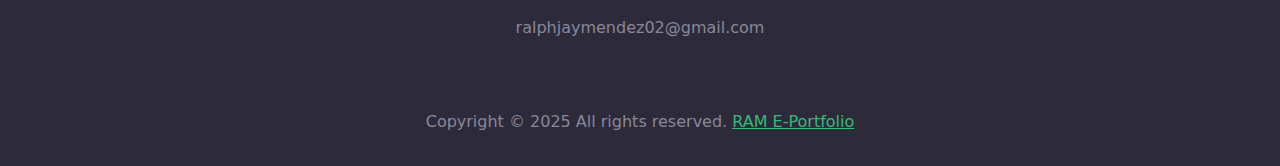
==== commit 30509a2f: "certs" ====
--- a/index.html
+++ b/index.html
@@ -61,6 +61,9 @@
               </li>
               <li class="nav-item">
                 <a class="nav-link" href="project">Projects</a>
+              </li>
+              <li class="nav-item">
+                <a class="nav-link" href="certificates">Certificates</a>
               </li>
               <li class="nav-item">
                 <a class="btn btn-primary ml-lg-2" href="#">Get in Touch</a>
@@ -625,6 +628,7 @@
               <li><a href="./">Home</a></li>
               <li><a href="./about.html">About</a></li>
               <li><a href="./project.html">Project</a></li>
+              <li><a href="./certificates.html">Certificates</a></li>
             </ul>
           </div>
         </div>
